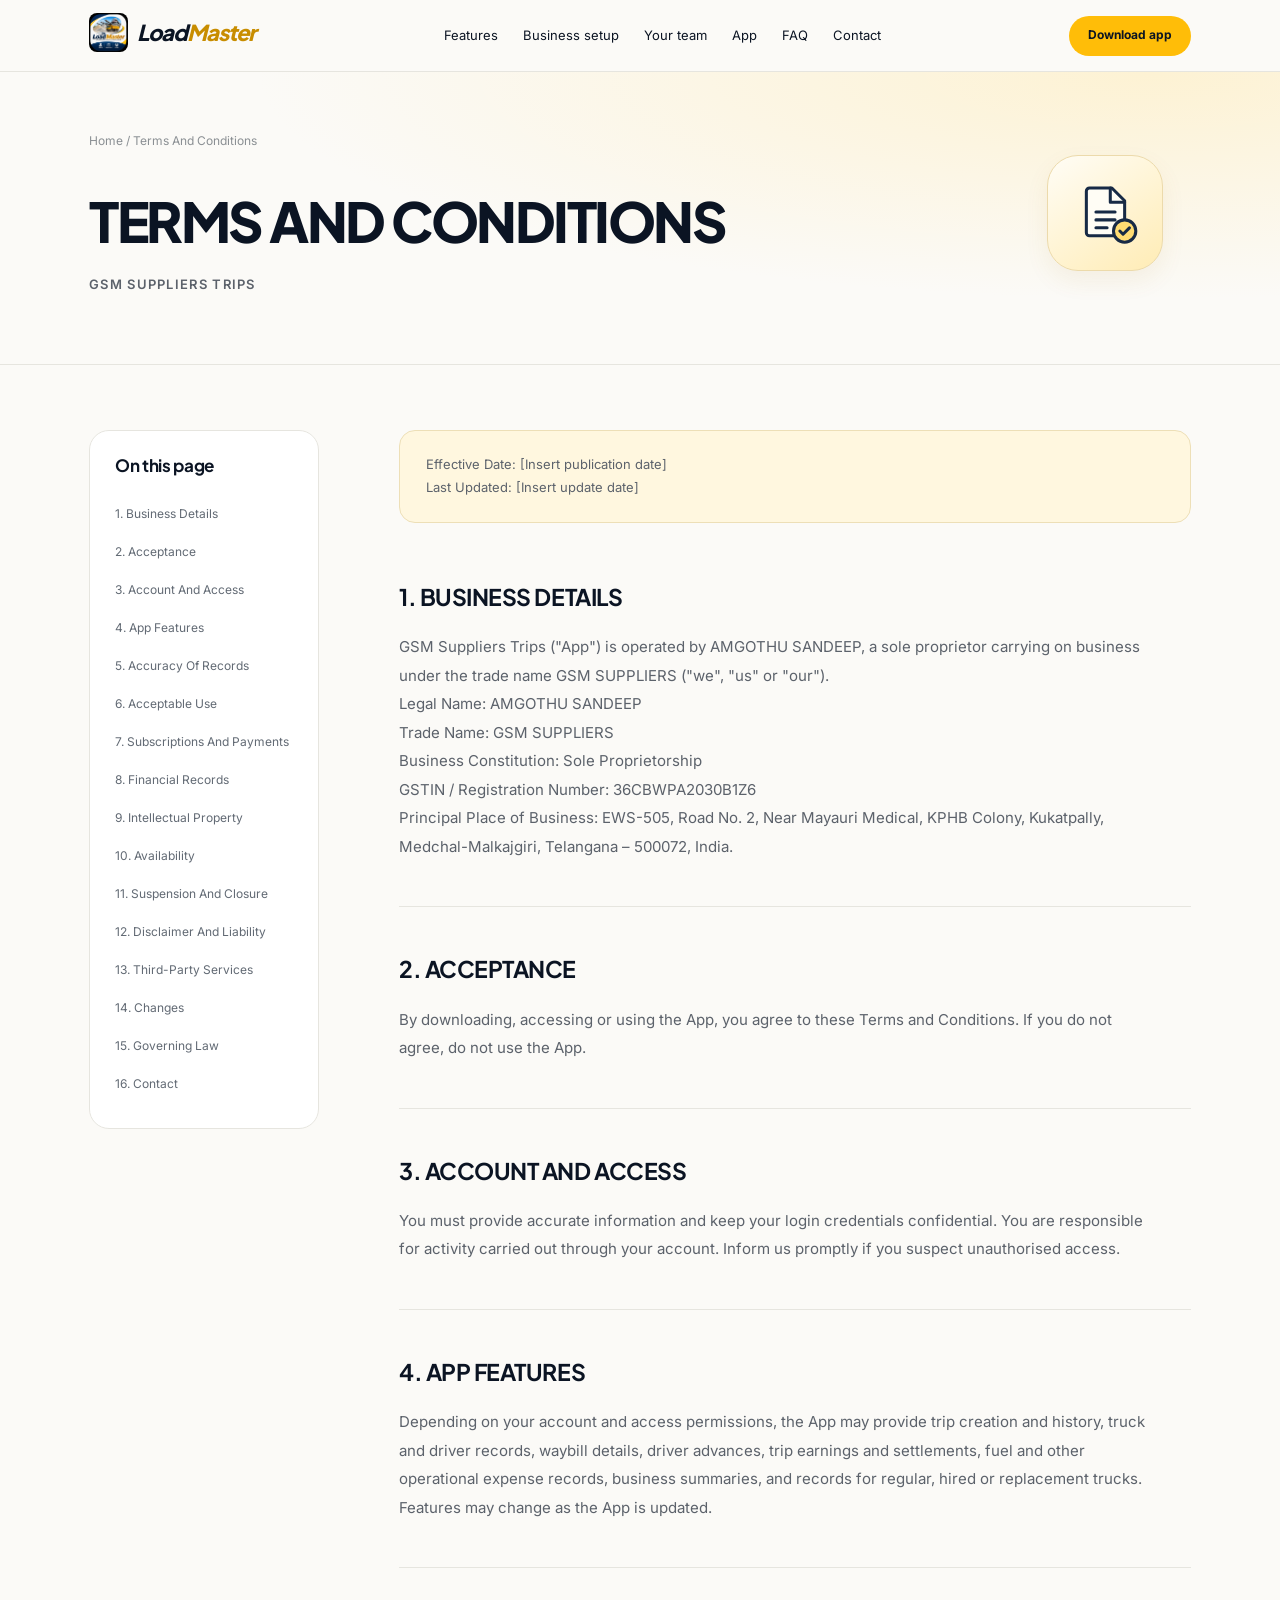
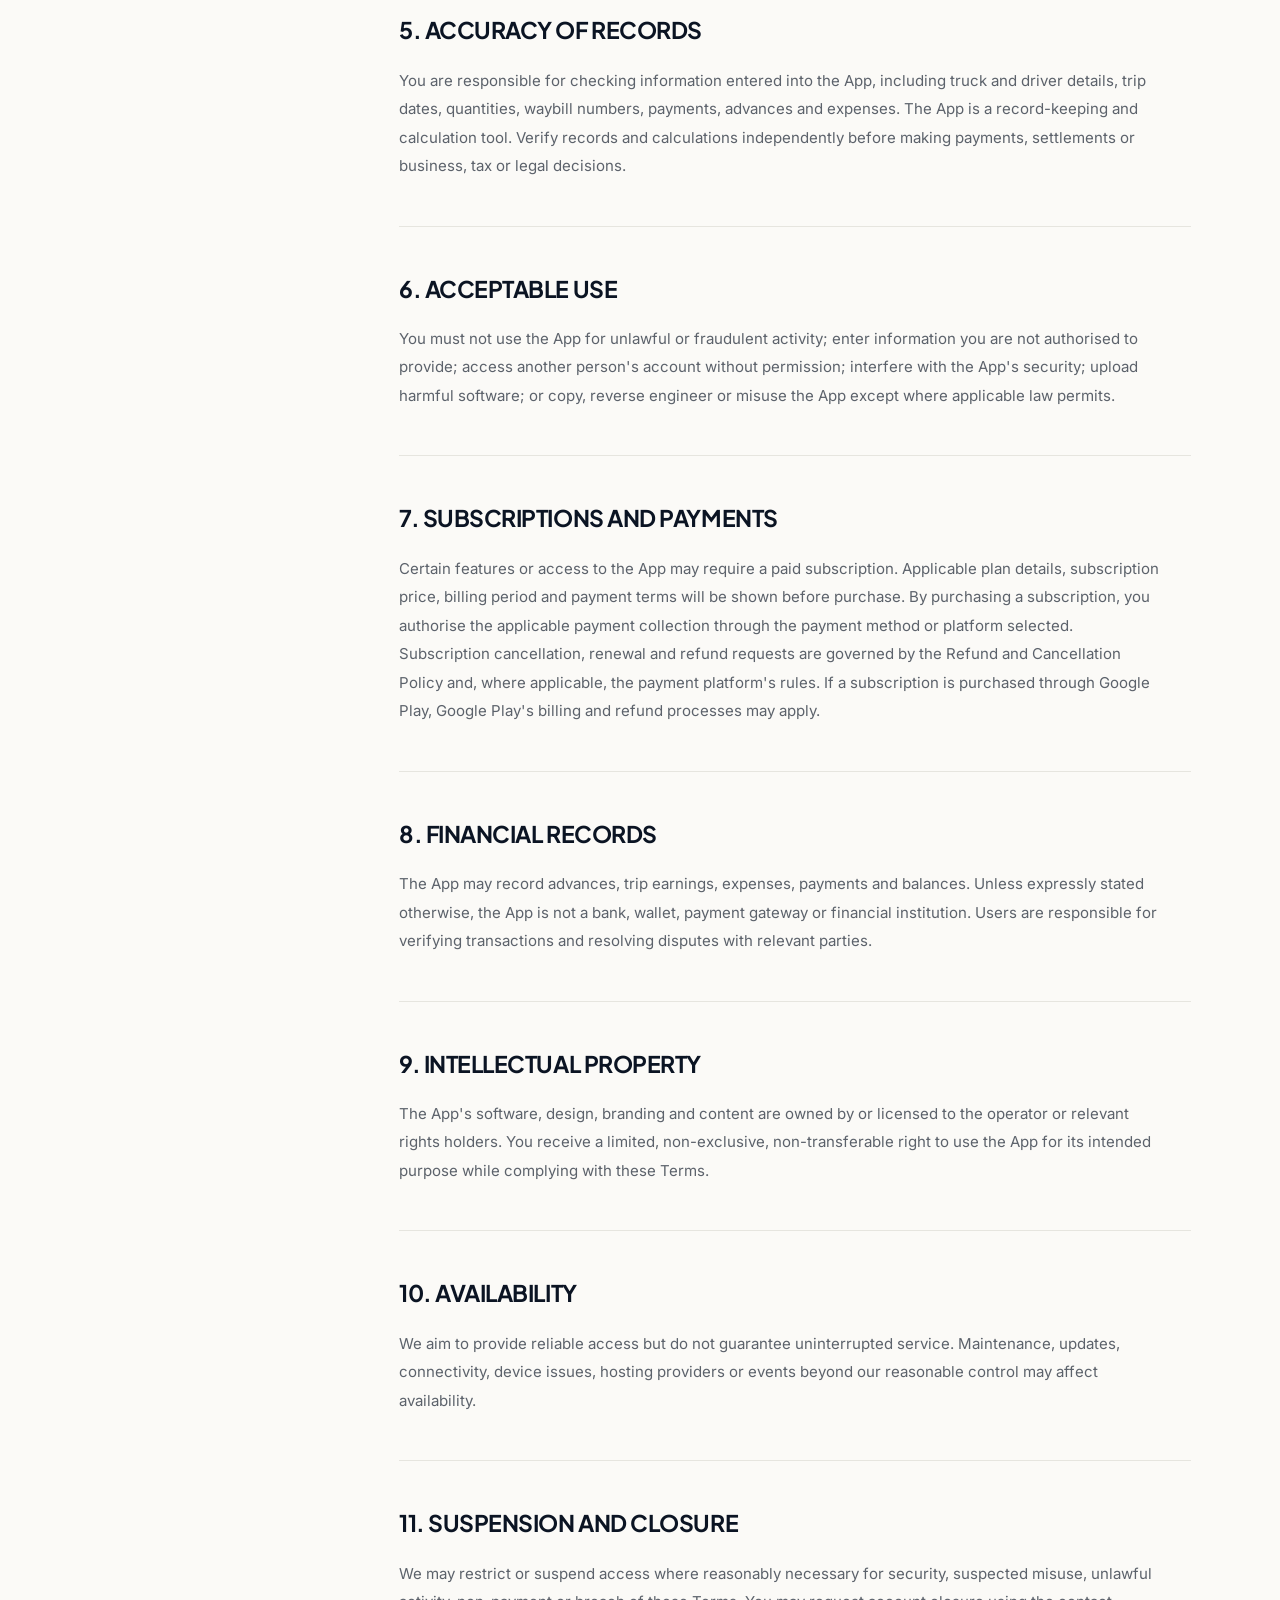
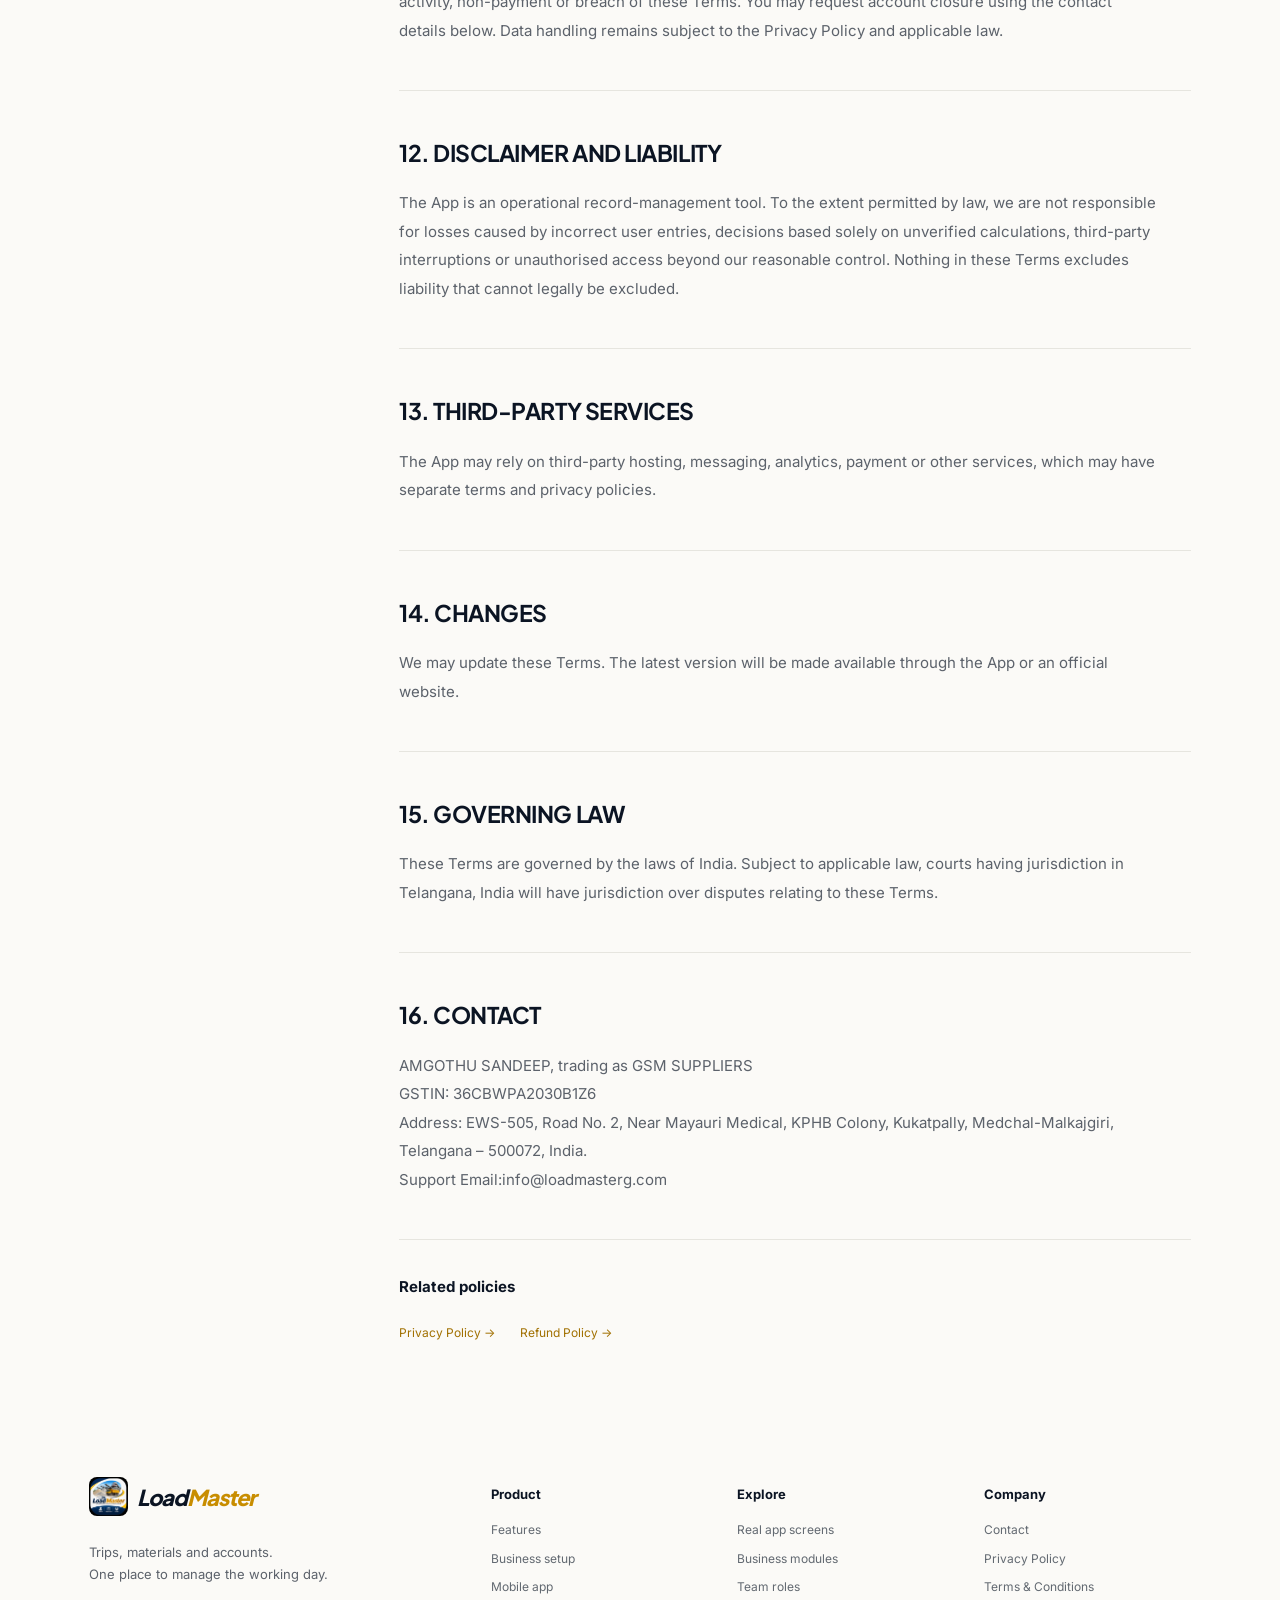
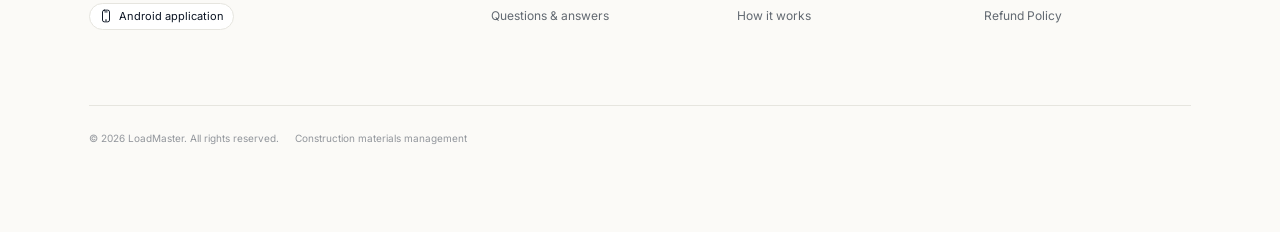
==== terms.html @ f8571e28 "add" ====
<!DOCTYPE html><html lang="en"><head><meta charset="UTF-8"><meta name="viewport" content="width=device-width,initial-scale=1"><meta name="description" content="Terms And Conditions for GSM Suppliers Trips, operated by AMGOTHU SANDEEP, trading as GSM SUPPLIERS."><meta name="theme-color" content="#fbfaf7"><title>Terms And Conditions — LoadMaster</title><link rel="icon" href="assets/loadmaster-logo.webp"><link rel="stylesheet" href="assets/fonts.css"><link rel="stylesheet" href="styles.css"></head><body><a href="#main" class="skip">Skip to content</a><header class="site-header"><div class="container nav"><a class="brand-link" href="Home.html" aria-label="LoadMaster home"><span class="brand"><img src="assets/loadmaster-logo.webp" width="39" height="39" alt=""><span>Load<span>Master</span></span></span></a><nav id="navigation" aria-label="Main navigation"><a href="Home.html#features">Features</a><a href="Home.html#plans">Business setup</a><a href="Home.html#team">Your team</a><a href="Home.html#download">App</a><a href="Home.html#faq">FAQ</a><a href="Home.html#contact">Contact</a></nav><a class="button yellow" href="downloads/LoadMaster.apk" download="LoadMaster.apk">Download app<svg class="icon " viewBox="0 0 24 24" fill="none" stroke="currentColor" stroke-width="1.65" stroke-linecap="round" stroke-linejoin="round" aria-hidden="true"><path d="m6 9 6 6 6-6"/></svg></a><button class="menu-button" aria-label="Open navigation" aria-controls="navigation" aria-expanded="false"><svg class="icon " viewBox="0 0 24 24" fill="none" stroke="currentColor" stroke-width="1.65" stroke-linecap="round" stroke-linejoin="round" aria-hidden="true"><path d="M4 6h16M4 12h16M4 18h16"/></svg></button></div></header><main id="main"><section class="legal-hero"><div class="container"><div class="breadcrumbs"><a href="Home.html">Home</a> / Terms And Conditions</div><h1 data-policy-text>TERMS AND CONDITIONS</h1><p class="policy-brand" data-policy-text>GSM SUPPLIERS TRIPS</p><span class="legal-hero-icon" aria-hidden="true">
    <svg class="icon" viewBox="0 0 42 42" fill="none" stroke="currentColor" stroke-width="1.9" stroke-linecap="round" stroke-linejoin="round">
      <path d="M11 5h14l8 8v22H11a2 2 0 0 1-2-2V7a2 2 0 0 1 2-2Z" fill="#fffdf5"/>
      <path d="M24 5v9h9M15 20h12M15 25h12M15 30h7"/>
      <circle cx="33" cy="32" r="7" fill="#ffdc73"/>
      <path d="m30 32 2 2 4-4"/>
    </svg>
  </span></div></section><div class="container legal-layout"><aside class="legal-nav" aria-label="Policy contents"><h2>On this page</h2><a href="#legal-0">1. Business Details</a><a href="#legal-1">2. Acceptance</a><a href="#legal-2">3. Account And Access</a><a href="#legal-3">4. App Features</a><a href="#legal-4">5. Accuracy Of Records</a><a href="#legal-5">6. Acceptable Use</a><a href="#legal-6">7. Subscriptions And Payments</a><a href="#legal-7">8. Financial Records</a><a href="#legal-8">9. Intellectual Property</a><a href="#legal-9">10. Availability</a><a href="#legal-10">11. Suspension And Closure</a><a href="#legal-11">12. Disclaimer And Liability</a><a href="#legal-12">13. Third-Party Services</a><a href="#legal-13">14. Changes</a><a href="#legal-14">15. Governing Law</a><a href="#legal-15">16. Contact</a></aside><article class="legal-content"><div class="policy-dates"><p data-policy-text>Effective Date: [Insert publication date]</p><p data-policy-text>Last Updated: [Insert update date]</p></div><section id="legal-0"><h2 data-policy-text>1. BUSINESS DETAILS</h2><p data-policy-text>GSM Suppliers Trips (&quot;App&quot;) is operated by AMGOTHU SANDEEP, a sole proprietor carrying on business under the trade name GSM SUPPLIERS (&quot;we&quot;, &quot;us&quot; or &quot;our&quot;).<br>
Legal Name: AMGOTHU SANDEEP<br>
Trade Name: GSM SUPPLIERS<br>
Business Constitution: Sole Proprietorship<br>
GSTIN / Registration Number: 36CBWPA2030B1Z6<br>
Principal Place of Business: EWS-505, Road No. 2, Near Mayauri Medical, KPHB Colony, Kukatpally, Medchal-Malkajgiri, Telangana – 500072, India.</p></section><section id="legal-1"><h2 data-policy-text>2. ACCEPTANCE</h2><p data-policy-text>By downloading, accessing or using the App, you agree to these Terms and Conditions. If you do not agree, do not use the App.</p></section><section id="legal-2"><h2 data-policy-text>3. ACCOUNT AND ACCESS</h2><p data-policy-text>You must provide accurate information and keep your login credentials confidential. You are responsible for activity carried out through your account. Inform us promptly if you suspect unauthorised access.</p></section><section id="legal-3"><h2 data-policy-text>4. APP FEATURES</h2><p data-policy-text>Depending on your account and access permissions, the App may provide trip creation and history, truck and driver records, waybill details, driver advances, trip earnings and settlements, fuel and other operational expense records, business summaries, and records for regular, hired or replacement trucks. Features may change as the App is updated.</p></section><section id="legal-4"><h2 data-policy-text>5. ACCURACY OF RECORDS</h2><p data-policy-text>You are responsible for checking information entered into the App, including truck and driver details, trip dates, quantities, waybill numbers, payments, advances and expenses. The App is a record-keeping and calculation tool. Verify records and calculations independently before making payments, settlements or business, tax or legal decisions.</p></section><section id="legal-5"><h2 data-policy-text>6. ACCEPTABLE USE</h2><p data-policy-text>You must not use the App for unlawful or fraudulent activity; enter information you are not authorised to provide; access another person&#x27;s account without permission; interfere with the App&#x27;s security; upload harmful software; or copy, reverse engineer or misuse the App except where applicable law permits.</p></section><section id="legal-6"><h2 data-policy-text>7. SUBSCRIPTIONS AND PAYMENTS</h2><p data-policy-text>Certain features or access to the App may require a paid subscription. Applicable plan details, subscription price, billing period and payment terms will be shown before purchase. By purchasing a subscription, you authorise the applicable payment collection through the payment method or platform selected. Subscription cancellation, renewal and refund requests are governed by the Refund and Cancellation Policy and, where applicable, the payment platform&#x27;s rules. If a subscription is purchased through Google Play, Google Play&#x27;s billing and refund processes may apply.</p></section><section id="legal-7"><h2 data-policy-text>8. FINANCIAL RECORDS</h2><p data-policy-text>The App may record advances, trip earnings, expenses, payments and balances. Unless expressly stated otherwise, the App is not a bank, wallet, payment gateway or financial institution. Users are responsible for verifying transactions and resolving disputes with relevant parties.</p></section><section id="legal-8"><h2 data-policy-text>9. INTELLECTUAL PROPERTY</h2><p data-policy-text>The App&#x27;s software, design, branding and content are owned by or licensed to the operator or relevant rights holders. You receive a limited, non-exclusive, non-transferable right to use the App for its intended purpose while complying with these Terms.</p></section><section id="legal-9"><h2 data-policy-text>10. AVAILABILITY</h2><p data-policy-text>We aim to provide reliable access but do not guarantee uninterrupted service. Maintenance, updates, connectivity, device issues, hosting providers or events beyond our reasonable control may affect availability.</p></section><section id="legal-10"><h2 data-policy-text>11. SUSPENSION AND CLOSURE</h2><p data-policy-text>We may restrict or suspend access where reasonably necessary for security, suspected misuse, unlawful activity, non-payment or breach of these Terms. You may request account closure using the contact details below. Data handling remains subject to the Privacy Policy and applicable law.</p></section><section id="legal-11"><h2 data-policy-text>12. DISCLAIMER AND LIABILITY</h2><p data-policy-text>The App is an operational record-management tool. To the extent permitted by law, we are not responsible for losses caused by incorrect user entries, decisions based solely on unverified calculations, third-party interruptions or unauthorised access beyond our reasonable control. Nothing in these Terms excludes liability that cannot legally be excluded.</p></section><section id="legal-12"><h2 data-policy-text>13. THIRD-PARTY SERVICES</h2><p data-policy-text>The App may rely on third-party hosting, messaging, analytics, payment or other services, which may have separate terms and privacy policies.</p></section><section id="legal-13"><h2 data-policy-text>14. CHANGES</h2><p data-policy-text>We may update these Terms. The latest version will be made available through the App or an official website.</p></section><section id="legal-14"><h2 data-policy-text>15. GOVERNING LAW</h2><p data-policy-text>These Terms are governed by the laws of India. Subject to applicable law, courts having jurisdiction in Telangana, India will have jurisdiction over disputes relating to these Terms.</p></section><section id="legal-15"><h2 data-policy-text>16. CONTACT</h2><p data-policy-text>AMGOTHU SANDEEP, trading as GSM SUPPLIERS<br>
GSTIN: 36CBWPA2030B1Z6<br>
Address: EWS-505, Road No. 2, Near Mayauri Medical, KPHB Colony, Kukatpally, Medchal-Malkajgiri, Telangana – 500072, India.<br>
Support Email:info@loadmasterg.com</p></section><div class="related"><strong>Related policies</strong><a href="Privacy.html">Privacy Policy →</a><a href="Refund.html">Refund Policy →</a></div></article></div></main><footer class="site-footer"><div class="container"><div class="footer-grid"><div><a class="brand-link" href="Home.html"><span class="brand"><img src="assets/loadmaster-logo.webp" width="39" height="39" alt=""><span>Load<span>Master</span></span></span></a><p>Trips, materials and accounts.<br>One place to manage the working day.</p><span class="mini-pill"><svg class="icon " viewBox="0 0 24 24" fill="none" stroke="currentColor" stroke-width="1.65" stroke-linecap="round" stroke-linejoin="round" aria-hidden="true"><rect x="6" y="2" width="12" height="20" rx="3"/><path d="M10 5h4M11 19h2"/></svg> Android application</span></div><div><h3>Product</h3><a href="Home.html#features">Features</a><a href="Home.html#plans">Business setup</a><a href="Home.html#download">Mobile app</a><a href="Home.html#faq">Questions & answers</a></div><div><h3>Explore</h3><a href="Home.html#app-gallery">Real app screens</a><a href="Home.html#platform">Business modules</a><a href="Home.html#team">Team roles</a><a href="Home.html#how-it-works">How it works</a></div><div><h3>Company</h3><a href="Home.html#contact">Contact</a><a href="Privacy.html">Privacy Policy</a><a href="terms.html">Terms & Conditions</a><a href="Refund.html">Refund Policy</a></div></div><div class="footer-bottom"><span>© 2026 LoadMaster. All rights reserved.</span><span>Construction materials management</span></div></div></footer><script src="app.js"></script></body></html>
---- assets/fonts.css ----
@font-face {
  font-family: 'Inter';
  font-style: normal;
  font-weight: 400;
  font-display: swap;
  src: url(fots/Inter/Inter-Regular.ttf) format('truetype');
}
@font-face {
  font-family: 'Inter';
  font-style: normal;
  font-weight: 500;
  font-display: swap;
  src: url(fots/Inter/Inter-Medium.ttf) format('truetype');
}
@font-face {
  font-family: 'Inter';
  font-style: normal;
  font-weight: 600;
  font-display: swap;
  src: url(fots/Inter/Inter-SemiBold.ttf) format('truetype');
}
@font-face {
  font-family: 'Inter';
  font-style: normal;
  font-weight: 700;
  font-display: swap;
  src: url(fots/Inter/Inter-Bold.ttf) format('truetype');
}
@font-face {
  font-family: 'Plus Jakarta Sans';
  font-style: normal;
  font-weight: 600;
  font-display: swap;
  src: url(fots/PlusJakartaSans/PlusJakartaSans-SemiBold.ttf) format('truetype');
}
@font-face {
  font-family: 'Plus Jakarta Sans';
  font-style: normal;
  font-weight: 700;
  font-display: swap;
  src: url(fots/PlusJakartaSans/PlusJakartaSans-Bold.ttf) format('truetype');
}
@font-face {
  font-family: 'Plus Jakarta Sans';
  font-style: normal;
  font-weight: 800;
  font-display: swap;
  src: url(fots/PlusJakartaSans/PlusJakartaSans-ExtraBold.ttf) format('truetype');
}
---- styles.css ----
:root {
    --paper: #fbfaf7;
    --white: #fff;
    --ink: #0b1423;
    --muted: #5c626b;
    --line: #e6e5df;
    --yellow: #ffbd08;
    --gold: #b67c00;
    --soft: #fff5d9;
    --green: #087a5b;
    --radius: 24px;
    --heading: 'Plus Jakarta Sans', system-ui, sans-serif;
    --body: Inter, system-ui, sans-serif
}

* {
    box-sizing: border-box
}

html {
    scroll-behavior: smooth;
    scroll-padding-top: 95px
}

body {
    margin: 0;
    background: var(--paper);
    color: var(--ink);
    font: 16px/1.55 var(--body)
}

button, input, select, textarea {
    font: inherit
}

button, a {
    -webkit-tap-highlight-color: transparent
}

button {
    cursor: pointer
}

button:disabled {
    cursor: default
}

a {
    color: inherit;
    text-decoration: none
}

img, svg {
    max-width: 100%
}

button {
    color: inherit
}

h1, h2, h3, p {
    margin: 0
}

h1, h2, h3 {
    font-family: var(--heading);
    letter-spacing: -.045em;
    line-height: 1.12
}

h1 {
    font-size: 60px;
    font-weight: 800
}

h2 {
    font-size: 48px;
    font-weight: 700
}

h3 {
    font-size: 22px;
    line-height: 1.3;
    letter-spacing: -.035em
}

p {
    color: var(--muted)
}

em {
    font-style: normal;
    color: #d89600
}

button:focus-visible, a:focus-visible, select:focus-visible, summary:focus-visible {
    outline: 3px solid #2772b7;
    outline-offset: 5px
}

::selection {
    background: #ffe39a;
    color: #0b1423
}

.container {
    width: min(1102px, calc(100% - 32px));
    margin: 0 auto
}

.section {
    padding: 100px 0
}

.section-intro {
    margin-bottom: 48px;
    max-width: 780px
}

.section-intro h2 {
    margin: 20px 0
}

.section-intro p {
    font-size: 18px;
    max-width: 720px
}

.centered {
    margin-left: auto;
    margin-right: auto;
    text-align: center
}

.centered p {
    margin: auto
}

.eyebrow {
    display: inline-flex;
    align-items: center;
    gap: 7px;
    padding: 4px 11px;
    border: 1px solid #ede5d1;
    border-radius: 99px;
    background: #fff5da;
    color: #30333b;
    font-size: 12px;
    font-weight: 600;
    line-height: 1.45;
    letter-spacing: 0
}

.eyebrow i {
    width: 6px;
    height: 6px;
    border-radius: 50%;
    background: var(--yellow)
}

.eyebrow .icon {
    width: 14px;
    height: 14px
}

.eyebrow.solid {
    background: var(--yellow);
    border-color: var(--yellow)
}

.icon {
    width: 22px;
    height: 22px;
    flex-shrink: 0;
    vertical-align: middle
}

.icon-tile {
    display: inline-grid;
    place-items: center;
    width: 46px;
    height: 46px;
    border-radius: 16px;
    background: var(--yellow);
    color: var(--ink)
}

.dark-tile {
    background: var(--ink);
    color: white
}

.button {
    display: inline-flex;
    justify-content: center;
    align-items: center;
    gap: 16px;
    min-height: 49px;
    padding: 13px 24px;
    border: 1px solid transparent;
    border-radius: 100px;
    font-size: 14px;
    font-weight: 650;
    line-height: 1.4;
    transition: transform .2s, box-shadow .2s, background .2s
}

.button .icon {
    width: 18px;
    height: 18px
}

.button:hover {
    transform: translateY(-2px);
    box-shadow: 0 5px 18px #0b142312
}

.dark {
    background: var(--ink);
    color: #fff
}

.yellow {
    background: var(--yellow);
    color: var(--ink)
}

.white {
    background: #fff;
    border-color: var(--line);
    color: var(--ink)
}

.ghost {
    background: #ffffff08;
    border-color: #ffffff26;
    color: #fff
}

.text-link {
    display: inline-flex;
    align-items: center;
    gap: 9px;
    font-size: 13px;
    font-weight: 650
}

.text-link .icon {
    width: 17px;
    height: 17px
}

.text-link:hover {
    color: var(--gold)
}

.mini-pill {
    display: inline-flex;
    align-items: center;
    gap: 6px;
    background: white;
    border: 1px solid var(--line);
    border-radius: 30px;
    padding: 4px 9px;
    font-size: 11px;
    line-height: 1.5
}

.mini-pill .icon {
    width: 14px;
    height: 14px
}

.mini-label {
    font-size: 9px;
    font-weight: 600;
    color: #62666d;
    letter-spacing: .055em;
    border: 1px solid var(--line);
    border-radius: 20px;
    padding: 3px 7px;
    line-height: 1.5;
    white-space: nowrap
}

.subtle, .center-note {
    font-size: 13px;
    color: #767b83
}

.center-note {
    text-align: center;
    margin-top: 36px
}

.green {
    color: var(--green) !important
}

.sr-only {
    position: absolute;
    width: 1px;
    height: 1px;
    overflow: hidden;
    clip: rect(0, 0, 0, 0);
    white-space: nowrap
}

.skip {
    position: fixed;
    left: 20px;
    top: -80px;
    padding: 12px 20px;
    background: var(--ink);
    color: #fff;
    z-index: 100
}

.skip:focus {
    top: 10px
}

/* The reference's compact header and wide, centred first screen. */
.site-header {
    height: 72px;
    background: #fbfaf7ed;
    backdrop-filter: blur(16px);
    border-bottom: 1px solid var(--line);
    position: sticky;
    top: 0;
    z-index: 50
}

.nav {
    display: flex;
    align-items: center;
    height: 100%;
    gap: 24px
}

.brand {
    display: inline-flex;
    align-items: center;
    gap: 9px;
    white-space: nowrap
}

.brand img {
    object-fit: contain;
    border-radius: 8px;
    width: 39px;
    height: 39px
}

.brand > span {
    font-family: var(--heading);
    font-size: 22px;
    font-weight: 800;
    letter-spacing: -1px;
    font-style: italic
}

.brand > span > span {
    color: #c88d00
}

.nav nav {
    display: flex;
    align-items: center;
    gap: 25px;
    margin: auto;
    font-size: 13px
}

.nav nav a {
    padding: 12px 0
}

.nav nav a:hover {
    color: #9e6b00
}

.nav .button {
    font-size: 12px;
    min-height: 40px;
    padding: 10px 18px;
    gap: 9px
}

.nav .button .icon {
    display: none
}

.menu-button {
    display: none;
    background: none;
    border: none;
    padding: 10px
}

.hero {
    position: relative;
    isolation: isolate;
    min-height: 1260px;
    padding: 112px 0 125px;
    overflow: hidden
}

.hero-grid {
    position: absolute;
    inset: 0;
    z-index: -1;
    background: radial-gradient(ellipse 480px 320px at 50% 5%, #ffe6a0a8, transparent), linear-gradient(#eceae454 1px, transparent 1px), linear-gradient(90deg, #eceae454 1px, transparent 1px);
    background-size: auto, 34px 34px, 34px 34px;
    mask-image: linear-gradient(black 78%, transparent)
}

.hero-copy {
    text-align: center;
    margin: auto auto 72px;
    max-width: 960px
}

.hero-copy .eyebrow {
    font-size: 12px;
    background: #ffe9ac80;
    border-color: #ecd38b;
    padding: 5px 12px
}

.hero h1 {
    margin: 28px 0 23px;
    line-height: 1.12
}

.marker {
    position: relative;
    z-index: 0;
    white-space: nowrap
}

.marker:after {
    content: '';
    position: absolute;
    bottom: 4px;
    height: 13px;
    left: 0;
    right: -5px;
    background: #ffc72e;
    z-index: -1;
    transform: rotate(-1deg)
}

.hero-lead {
    font-size: 21px;
    line-height: 1.65;
    color: #3f4750
}

.hero-sub {
    font-size: 15px;
    margin-top: 16px
}

.hero-actions {
    display: flex;
    justify-content: center;
    gap: 16px;
    margin: 32px 0 21px
}

.hero-chips {
    display: flex;
    justify-content: center;
    flex-wrap: wrap;
    gap: 9px;
    font-size: 11px;
    color: #656b71
}

.hero-chips span {
    display: inline-flex;
    gap: 6px;
    align-items: center;
    border: 1px solid #e8e4d8;
    border-radius: 20px;
    padding: 4px 9px;
    background: #fff9
}

.hero-chips .icon {
    width: 14px;
    height: 14px
}

/* Interactive concept: deliberately labelled as illustrative, with no API calls. */
.demo-window {
    border: 1px solid #e0dfd6;
    border-radius: 24px;
    overflow: hidden;
    box-shadow: 0 18px 40px #efbd2526;
    background: #fff;
    text-align: left;
    scroll-margin-top: 95px
}

.window-chrome {
    height: 43px;
    display: flex;
    align-items: center;
    justify-content: center;
    position: relative;
    padding: 0 22px;
    background: #f6f3e9;
    border-bottom: 1px solid #e4e1d7;
    font-size: 10px;
    color: #797b7b
}

.traffic {
    position: absolute;
    left: 18px;
    display: flex;
    gap: 6px
}

.traffic i {
    width: 9px;
    height: 9px;
    border-radius: 50%;
    background: #f07873
}

.traffic i:nth-child(2) {
    background: #f5c55f
}

.traffic i:nth-child(3) {
    background: #73c59a
}

.window-title {
    border: 1px solid #eee9dc;
    padding: 3px 10px;
    background: #fff;
    border-radius: 20px
}

.sample-badge {
    position: absolute;
    right: 18px;
    color: #79662f;
    font-size: 9px
}

.app-layout {
    display: grid;
    grid-template-columns:205px minmax(0, 1fr);
    min-height: 580px
}

.app-sidebar {
    padding: 23px 15px;
    display: flex;
    flex-direction: column;
    align-items: stretch;
    border-right: 1px solid var(--line)
}

.app-sidebar .brand {
    margin: 0 5px 21px;
    gap: 6px
}

.app-sidebar .brand img {
    width: 27px;
    height: 27px
}

.app-sidebar .brand > span {
    font-size: 17px
}

.app-group {
    font-size: 8px;
    letter-spacing: .08em;
    font-weight: 600;
    color: #85868a;
    margin: 12px 10px 8px
}

.app-sidebar button, .app-sidebar > a {
    font-size: 11px;
    display: flex;
    align-items: center;
    gap: 10px;
    padding: 10px 12px;
    border: 0;
    background: none;
    border-radius: 10px;
    text-align: left;
    min-height: 37px
}

.app-sidebar .icon {
    width: 15px;
    height: 15px
}

.app-sidebar .active {
    background: var(--soft);
    font-weight: 650
}

.app-sidebar button:hover, .app-sidebar > a:hover {
    background: #f7f5ee
}

.count {
    margin-left: auto;
    font-size: 9px;
    color: #72757c
}

.new {
    font-size: 8px;
    background: var(--yellow);
    border-radius: 4px;
    padding: 1px 4px;
    margin-left: auto
}

.app-user {
    display: flex;
    align-items: center;
    gap: 9px;
    font-size: 10px;
    margin: auto -15px -23px;
    padding: 15px 21px;
    border-top: 1px solid var(--line)
}

.app-user > span {
    width: 30px;
    height: 30px;
    background: var(--soft);
    border-radius: 50%;
    display: grid;
    place-items: center;
    font-size: 10px;
    font-weight: 650
}

.app-user small {
    display: block;
    color: #80858b;
    font-size: 9px
}

.app-main {
    padding: 24px;
    background: #fafaf9;
    min-width: 0
}

.app-toolbar {
    display: flex;
    align-items: center;
    gap: 10px;
    margin-bottom: 25px
}

.app-toolbar > div:first-child {
    margin-right: auto
}

.app-toolbar h3 {
    font-size: 20px;
    letter-spacing: -.04em;
    margin-top: 4px
}

.app-kicker {
    font-size: 8px;
    letter-spacing: .07em;
    color: #82848b
}

.period-control {
    display: flex;
    border: 1px solid var(--line);
    border-radius: 30px;
    padding: 3px;
    background: #fff
}

.period-control button {
    border: 0;
    background: none;
    font-size: 10px;
    border-radius: 22px;
    padding: 5px 9px
}

.period-control .selected {
    background: var(--ink);
    color: white
}

.vehicle-label select {
    font-size: 10px;
    background: white;
    border: 1px solid var(--line);
    border-radius: 20px;
    padding: 8px;
    max-width: 125px
}

.demo-stats {
    display: grid;
    grid-template-columns:repeat(4, 1fr);
    gap: 11px;
    margin-bottom: 18px
}

.stat-card {
    padding: 18px 14px;
    border: 1px solid var(--line);
    border-radius: 18px;
    background: white;
    min-width: 0
}

.stat-card span {
    font-size: 10px;
    color: #747980;
    display: block
}

.stat-card strong {
    font-family: var(--heading);
    font-size: 23px;
    font-weight: 700;
    letter-spacing: -.05em;
    display: block;
    margin: 7px 0 3px;
    white-space: nowrap
}

.stat-card small {
    font-size: 9px;
    color: #848991
}

.stat-card.profit strong {
    color: var(--green)
}

.demo-mid {
    display: grid;
    grid-template-columns:1.1fr 1fr;
    gap: 15px
}

.demo-card {
    background: white;
    border: 1px solid var(--line);
    border-radius: 18px;
    padding: 20px;
    min-width: 0
}

.demo-card h4 {
    font-size: 12px;
    font-weight: 650;
    letter-spacing: -.02em;
    margin: 0 0 18px;
    display: flex;
    justify-content: space-between;
    align-items: center
}

.demo-card h4 span {
    font-size: 9px;
    color: #898c92;
    font-weight: 400
}

.bar-chart {
    display: flex;
    align-items: flex-end;
    gap: 15px;
    height: 145px;
    padding: 8px 15px 22px;
    border-bottom: 1px solid #e8e8e4
}

.bar-group {
    flex: 1;
    position: relative;
    display: flex;
    align-items: flex-end;
    height: 100%;
    justify-content: center
}

.bar {
    width: 100%;
    max-width: 32px;
    background: var(--yellow);
    border-radius: 5px 5px 1px 1px;
    transition: height .45s
}

.bar-group:nth-child(2) .bar {
    background: #ffd467
}

.bar-group:nth-child(3) .bar {
    background: #ffe39b
}

.bar-group:nth-child(4) .bar {
    background: #e8b856
}

.bar-group > span {
    position: absolute;
    bottom: -19px;
    font-size: 8px;
    color: #929397;
    white-space: nowrap
}

.balance-tiles {
    display: grid;
    grid-template-columns:1fr 1fr;
    gap: 8px
}

.balance-tiles div {
    border-radius: 10px;
    padding: 12px;
    background: #e6f6ed
}

.balance-tiles div + div {
    background: #fff0e6
}

.balance-tiles span {
    font-size: 9px;
    color: #61756b
}

.balance-tiles strong {
    display: block;
    font-size: 21px;
    margin-top: 4px;
    letter-spacing: -.04em;
    color: #087a5b
}

.balance-tiles div + div strong {
    color: #b27733
}

.ledger-row {
    display: flex;
    justify-content: space-between;
    padding: 12px 0 0;
    font-size: 10px;
    color: #6b7377
}

.ledger-row b {
    color: #303b42
}

.demo-mini-trips {
    margin-top: 15px;
    padding: 16px 20px;
    display: flex;
    align-items: center;
    justify-content: space-between;
    gap: 12px
}

.demo-mini-trips > div {
    display: flex;
    align-items: center;
    gap: 10px;
    font-size: 10px
}

.demo-mini-trips .icon {
    width: 17px;
    height: 17px;
    color: #727b82
}

.demo-mini-trips b {
    display: block
}

.demo-mini-trips small {
    display: block;
    font-size: 9px;
    color: #8c9297
}

.status {
    font-size: 8px;
    border-radius: 20px;
    padding: 4px 7px;
    white-space: nowrap
}

.completed {
    background: #e2f3e8;
    color: #19734f
}

.loading {
    background: #fff1c6;
    color: #9d7000
}

.pending {
    background: #edf0f5;
    color: #697584
}

.demo-caption {
    padding: 10px 15px;
    background: #f6f3e9;
    border-top: 1px solid var(--line);
    font-size: 10px;
    text-align: center;
    color: #717474;
    display: flex;
    justify-content: center;
    align-items: center;
    gap: 8px
}

.demo-caption .icon {
    width: 12px;
    height: 12px
}

.demo-table-wrap {
    overflow: auto;
    min-height: 380px
}

.demo-table {
    width: 100%;
    border-collapse: collapse;
    font-size: 11px;
    background: #fff;
    border-radius: 15px;
    overflow: hidden;
    white-space: nowrap
}

.demo-table th {
    text-align: left;
    font-size: 9px;
    letter-spacing: .05em;
    color: #92979e;
    background: #f1f2f0;
    font-weight: 500;
    padding: 14px 12px
}

.demo-table td {
    padding: 18px 12px;
    border-bottom: 1px solid #eeefec
}

.demo-table td small {
    display: block;
    color: #8c9195;
    font-size: 9px;
    margin-top: 3px
}

.demo-table .status {
    font-size: 9px
}

.demo-panel-note {
    font-size: 10px;
    color: #8b8f94;
    margin: 16px 0
}

.report-cards {
    display: grid;
    grid-template-columns:1fr 1fr;
    gap: 16px
}

.report-card {
    padding: 24px;
    background: #fff;
    border: 1px solid var(--line);
    border-radius: 18px
}

.report-card h4 {
    font-size: 14px;
    margin: 18px 0 10px
}

.report-card p {
    font-size: 11px;
    line-height: 1.7;
    margin-bottom: 18px
}

.report-card .button {
    font-size: 10px;
    padding: 8px 13px;
    min-height: 34px
}

.report-card .icon-tile {
    width: 35px;
    height: 35px;
    border-radius: 12px
}

.features {
    min-height: 820px
}

.feature-grid {
    display: grid;
    grid-template-columns:repeat(3, 1fr);
    gap: 18px
}

.feature-card {
    background: white;
    border: 1px solid var(--line);
    border-radius: 24px;
    padding: 26px 25px 28px;
    min-height: 225px;
    transition: border-color .25s, transform .25s
}

.feature-card:hover {
    border-color: #e9c55e;
    transform: translateY(-4px)
}

.card-top {
    display: flex;
    align-items: flex-start;
    justify-content: space-between;
    margin-bottom: 24px;
    gap: 10px
}

.feature-card h3 {
    font-size: 18px;
    line-height: 1.4;
    margin-bottom: 9px;
    letter-spacing: -.035em
}

.feature-card p {
    font-size: 14px;
    line-height: 1.65
}

.platform {
    min-height: 1050px
}

.split-intro {
    display: grid;
    grid-template-columns:1.35fr 1fr;
    align-items: end;
    gap: 100px;
    margin-bottom: 56px
}

.split-intro h2 {
    margin-top: 20px
}

.split-intro > p {
    max-width: 440px;
    font-size: 16px;
    padding-bottom: 4px
}

.module-grid {
    display: grid;
    grid-template-columns:repeat(3, 1fr);
    background: white;
    border: 1px solid var(--line);
    border-radius: 26px;
    overflow: hidden
}

.module-card {
    padding: 30px 29px 35px;
    min-height: 315px;
    border-right: 1px solid var(--line);
    border-bottom: 1px solid var(--line)
}

.module-card:nth-child(3n) {
    border-right: 0
}

.module-card:nth-last-child(-n+3) {
    border-bottom: 0
}

.module-top {
    display: flex;
    justify-content: space-between;
    align-items: flex-start;
    margin-bottom: 28px
}

.module-top > span:first-child {
    font-size: 13px;
    color: #be8b00;
    font-weight: 600
}

.module-label {
    font-size: 10px;
    font-weight: 500;
    letter-spacing: .065em;
    color: #82868a
}

.module-card h3 {
    font-size: 23px;
    margin: 8px 0 12px
}

.module-card p {
    font-size: 14px;
    line-height: 1.65;
    min-height: 95px
}

.tags {
    display: flex;
    gap: 6px;
    flex-wrap: wrap;
    margin-top: 18px
}

.tags span {
    font-size: 8px;
    padding: 4px 8px;
    background: #fff6de;
    border-radius: 20px;
    color: #514e45
}

.plans {
    min-height: 995px
}

.plans .section-intro {
    margin-bottom: 55px
}

.plan-layout {
    display: grid;
    grid-template-columns:1.5fr 1fr;
    gap: 24px;
    max-width: 1050px;
    margin: auto
}

.main-plan {
    padding: 38px;
    border: 2px solid #efbd3e;
    border-radius: 28px;
    background: radial-gradient(ellipse at 100% 0, #ffecae88, transparent 40%), #fff;
    box-shadow: 0 20px 32px #ecc53620
}

.main-plan h3 {
    font-size: 33px;
    margin: 23px 0 13px;
    letter-spacing: -.04em
}

.main-plan > p {
    font-size: 14px;
    max-width: 450px
}

.plan-value {
    font: 700 26px/1.25 var(--heading);
    letter-spacing: -.03em;
    margin: 28px 0 18px
}

.plan-value span {
    display: block;
    font: 11px/1.6 var(--body);
    color: #85888b;
    letter-spacing: 0;
    margin-top: 7px
}

.plan-note {
    display: flex;
    align-items: center;
    gap: 8px;
    padding: 9px 12px;
    background: var(--soft);
    border-radius: 10px;
    font-size: 11px;
    line-height: 1.5
}

.plan-note .icon {
    width: 15px;
    height: 15px
}

.check-grid {
    padding: 0;
    list-style: none;
    display: grid;
    grid-template-columns:1fr 1fr;
    gap: 18px 20px;
    margin: 25px 0 31px
}

.check-grid li {
    display: flex;
    align-items: flex-start;
    gap: 9px;
    font-size: 12px
}

.check-grid .icon {
    background: var(--yellow);
    border-radius: 50%;
    padding: 3px;
    width: 17px;
    height: 17px;
    stroke-width: 2.5
}

.plan-actions {
    display: flex;
    gap: 12px
}

.plan-actions .button {
    font-size: 11px;
    padding: 13px 18px;
    gap: 9px
}

.plan-actions .button:first-child {
    flex: 1
}

.plan-aside {
    display: flex;
    flex-direction: column;
    gap: 24px
}

.dark-card {
    background: var(--ink);
    color: white;
    border-radius: 26px;
    padding: 32px
}

.dark-card h3 {
    font-size: 26px;
    margin: 15px 0
}

.dark-card .module-label {
    color: #939aa6
}

.dark-card p {
    color: #b2b7bf;
    font-size: 14px;
    margin-bottom: 25px
}

.dark-card .button {
    font-size: 12px;
    min-height: 42px;
    padding: 10px 19px
}

.compare-card {
    background: white;
    border: 1px solid var(--line);
    border-radius: 26px;
    padding: 28px
}

.compare-card > .module-label {
    display: block;
    margin-bottom: 20px
}

.compare-card > div {
    display: flex;
    align-items: center;
    gap: 10px;
    font-size: 12px;
    padding: 12px 0;
    border-bottom: 1px solid #eeede7
}

.compare-card > div:last-child {
    border-bottom: 0
}

.compare-card > div > span {
    margin-left: auto;
    font-size: 10px;
    color: #a77913
}

.compare-card .icon {
    width: 16px;
    height: 16px;
    color: #9a8c69
}

.plan-footnote {
    text-align: center;
    font-size: 12px;
    margin-top: 34px;
    color: #8a7851
}

.team {
    min-height: 960px
}

.role-grid {
    display: grid;
    grid-template-columns:repeat(3, 1fr);
    gap: 24px
}

.role-card {
    border: 1px solid var(--line);
    border-radius: 24px;
    overflow: hidden;
    background: #fff;
    box-shadow: 0 7px 20px #0b142307
}

.role-description {
    padding: 22px 26px 26px;
    min-height: 205px
}

.quote-mark {
    font-family: Georgia, serif;
    color: #c28a00;
    font-size: 38px;
    line-height: .8;
    display: block;
    margin-bottom: 6px
}

.role-description p {
    font-size: 14px;
    line-height: 1.7;
    margin-bottom: 20px
}

.role-description .text-link {
    font-size: 11px
}

.operations {
    min-height: 1150px;
    background: radial-gradient(ellipse at 100% 10%, #fff0c344, transparent 36%), radial-gradient(ellipse at 0 95%, #fff1c644, transparent 30%)
}

.operations-board {
    display: grid;
    grid-template-columns:1.85fr 1fr;
    border: 1px solid var(--line);
    border-radius: 28px;
    overflow: hidden;
    background: white;
    box-shadow: 0 7px 20px #101a2108;
    min-height: 650px
}

.map-panel {
    display: flex;
    flex-direction: column;
    min-width: 0
}

.board-label {
    padding: 30px 26px 20px;
    display: flex;
    justify-content: space-between;
    align-items: center;
    font-size: 10px;
    font-weight: 600;
    gap: 10px
}

.board-label .mini-pill {
    font-size: 9px;
    background: var(--soft);
    border: 0;
    color: #846b24;
    white-space: nowrap
}

.route-map {
    width: 100%;
    flex: 1;
    min-height: 450px
}

.route-tabs {
    display: flex;
    gap: 8px;
    justify-content: center;
    padding: 20px 15px 28px
}

.route-tabs button {
    font-size: 10px;
    border: 1px solid var(--line);
    padding: 8px 12px;
    background: white;
    border-radius: 30px;
    white-space: nowrap
}

.route-tabs button.selected {
    background: var(--yellow);
    border-color: var(--yellow);
    font-weight: 600
}

.route-dash {
    animation: dash 25s linear infinite
}

@keyframes dash {
    to {
        stroke-dashoffset: -360
    }
}

.journey-side {
    background: #f6f3e9;
    border-left: 1px solid var(--line);
    padding: 26px
}

.journey-kpis {
    display: grid;
    grid-template-columns:1fr 1fr;
    gap: 12px
}

.journey-kpis > div {
    background: white;
    border: 1px solid var(--line);
    padding: 17px 13px;
    border-radius: 16px
}

.journey-kpis small {
    font-size: 10px;
    color: #888d91
}

.journey-kpis strong {
    font-family: var(--heading);
    display: block;
    font-size: 22px;
    letter-spacing: -.04em;
    margin: 5px 0
}

.journey-kpis span {
    font-size: 8px;
    color: #969a9f;
    display: block
}

.journey-label {
    font-size: 9px;
    letter-spacing: .08em;
    color: #898c8d;
    margin: 30px 0 17px
}

.stage-content h3 {
    font-size: 22px;
    line-height: 1.3;
    margin: 12px 0
}

.stage-content p {
    font-size: 12px;
    line-height: 1.7;
    min-height: 62px
}

.stage-number {
    display: inline-grid;
    place-items: center;
    width: 33px;
    height: 33px;
    border-radius: 50%;
    font-size: 12px;
    background: var(--yellow)
}

.journey-list {
    margin: 26px 0 22px
}

.journey-list > div {
    font-size: 10px;
    display: flex;
    align-items: center;
    gap: 7px;
    border-bottom: 1px solid #e6e1d5;
    padding: 12px 0;
    color: #717675
}

.journey-list .icon {
    width: 15px;
    height: 15px;
    color: #b1913f
}

.journey-list b {
    margin-left: auto;
    color: #48514d;
    font-weight: 500
}

.journey-note {
    font-size: 11px;
    display: flex;
    align-items: flex-start;
    gap: 10px;
    color: #88806b;
    border: 1px solid #e9dfc7;
    border-radius: 12px;
    padding: 13px
}

.journey-note .icon {
    width: 18px;
    height: 18px
}

.download {
    min-height: 650px;
    padding-top: 45px;
    padding-bottom: 65px;
    overflow: hidden
}

.download-grid {
    display: grid;
    grid-template-columns:1.15fr 1fr;
    align-items: center;
    gap: 80px
}

.download h2 {
    margin: 20px 0
}

.download p {
    font-size: 17px;
    max-width: 530px
}

.download-actions {
    display: flex;
    gap: 12px;
    align-items: center;
    margin: 28px 0 20px
}

.download-actions .button:first-child {
    border-radius: 17px;
    text-align: left;
    min-width: 165px;
    gap: 13px
}

.download-actions .button small {
    font-size: 8px;
    font-weight: 400;
    display: block;
    line-height: 1.4;
    letter-spacing: .06em
}

.download-actions .button span {
    font-size: 17px;
    line-height: 1.25
}

.download .subtle {
    font-size: 12px
}

.phone-scene {
    position: relative;
    display: flex;
    justify-content: center;
    padding: 28px 0 38px;
    isolation: isolate
}

.phone-halo {
    position: absolute;
    inset: 35px -40px;
    background: radial-gradient(ellipse, #ffeab0b0, transparent 68%);
    z-index: -1
}

.phone-shell {
    width: 252px;
    background: #101721;
    padding: 8px;
    border-radius: 40px;
    box-shadow: 0 30px 55px #0b142329, 0 0 0 2px #b8b6ac;
    transform: rotate(5deg);
    position: relative
}

.phone-screen {
    border-radius: 33px;
    overflow: hidden;
    background: #f8f9f8;
    padding: 10px 13px 0;
    min-height: 480px
}

.phone-camera {
    position: absolute;
    top: 12px;
    left: 50%;
    transform: translateX(-50%);
    height: 15px;
    width: 64px;
    border-radius: 20px;
    background: #101721;
    z-index: 2
}

.phone-status {
    display: flex;
    justify-content: space-between;
    font-size: 8px;
    padding: 1px 6px 18px;
    color: #333;
    font-weight: 600
}

.phone-top {
    display: flex;
    justify-content: space-between;
    align-items: center
}

.phone-top .brand img {
    width: 22px;
    height: 22px
}

.phone-top .brand > span {
    font-size: 16px
}

.phone-top .brand {
    gap: 5px
}

.phone-top > .icon {
    width: 16px;
    height: 16px
}

.phone-greeting {
    font-size: 13px;
    line-height: 1.4;
    margin: 21px 0 16px;
    color: #767d84
}

.phone-greeting strong {
    font: 700 21px/1.4 var(--heading);
    letter-spacing: -.03em;
    color: var(--ink)
}

.phone-stats {
    display: grid;
    grid-template-columns:1fr 1fr;
    gap: 8px
}

.phone-stats > div {
    background: #fff;
    border: 1px solid var(--line);
    border-radius: 12px;
    padding: 12px 10px
}

.phone-stats small {
    font-size: 8px;
    color: #8b9094;
    display: block
}

.phone-stats strong {
    font: 700 20px/1.4 var(--heading);
    letter-spacing: -.05em;
    display: block;
    margin: 5px 0
}

.phone-stats span {
    font-size: 7px;
    display: block;
    color: #95999d
}

.phone-section {
    display: flex;
    justify-content: space-between;
    margin: 21px 0 12px;
    font-size: 10px;
    font-weight: 600
}

.phone-section span {
    font-size: 7px;
    color: #a47a18;
    font-weight: 400
}

.phone-trip {
    display: flex;
    align-items: center;
    gap: 7px;
    padding: 12px 0;
    border-bottom: 1px solid var(--line)
}

.phone-trip > .icon {
    width: 17px;
    height: 17px;
    color: #7b858d
}

.phone-trip b {
    font-size: 9px;
    display: block
}

.phone-trip small {
    font-size: 7px;
    display: block;
    color: #9a9da1;
    margin-top: 3px
}

.phone-trip .status {
    margin-left: auto;
    font-size: 6px;
    padding: 3px 4px
}

.phone-balance {
    background: #fff5d9;
    padding: 13px;
    border-radius: 12px;
    margin-top: 14px
}

.phone-balance span {
    font-size: 8px;
    color: #8a805e;
    display: block
}

.phone-balance strong {
    font-size: 21px;
    letter-spacing: -.04em;
    display: block;
    line-height: 1.6
}

.phone-balance small {
    font-size: 7px;
    color: #a88b34;
    display: block
}

.phone-nav {
    display: flex;
    justify-content: space-around;
    border-top: 1px solid var(--line);
    margin: 17px -13px 0;
    padding: 13px 0;
    background: #fff
}

.phone-nav .icon {
    width: 16px;
    height: 16px;
    color: #888f94
}

.phone-nav .icon:first-child {
    color: #c68d00
}

.phone-caption {
    position: absolute;
    bottom: 4px;
    font-size: 10px;
    color: #8b8d8a
}

.documents {
    min-height: 740px;
    padding: 65px 0 95px
}

.dark-feature {
    border-radius: 30px;
    padding: 64px 58px;
    display: grid;
    grid-template-columns:1.05fr 1.3fr;
    gap: 60px;
    background: radial-gradient(ellipse at 100% 5%, #7f631744, transparent 40%), linear-gradient(150deg, #0d1727, #060c17);
    color: white;
    min-height: 550px
}

.dark-feature .eyebrow {
    background: #372e12;
    border-color: #5c491b;
    color: #f1c952
}

.dark-feature h2 {
    font-size: 43px;
    line-height: 1.1;
    margin: 22px 0
}

.dark-feature h2 em, .cta-panel em {
    color: #ffc01d
}

.dark-feature p {
    font-size: 14px;
    line-height: 1.7;
    color: #a3a9b3;
    margin-bottom: 26px;
    max-width: 360px
}

.dark-feature .button {
    font-size: 12px
}

.document-grid {
    display: grid;
    grid-template-columns:1fr 1fr;
    gap: 18px;
    align-self: center
}

.document-grid article {
    padding: 24px;
    background: #ffffff06;
    border: 1px solid #ffffff13;
    border-radius: 21px;
    min-height: 210px
}

.document-grid .icon-tile {
    width: 40px;
    height: 40px;
    border-radius: 13px
}

.document-grid .icon-tile .icon {
    width: 21px;
    height: 21px
}

.document-grid h3 {
    font-size: 17px;
    letter-spacing: -.025em;
    margin: 22px 0 10px
}

.document-grid p {
    font-size: 12px;
    line-height: 1.7;
    margin: 0
}

.how {
    min-height: 570px;
    padding-top: 70px
}

.steps-grid {
    display: grid;
    grid-template-columns:repeat(4, 1fr);
    background: white;
    border: 1px solid var(--line);
    border-radius: 24px;
    overflow: hidden
}

.steps-grid article {
    padding: 30px 26px;
    border-right: 1px solid var(--line);
    min-height: 238px
}

.steps-grid article:last-child {
    border: 0
}

.steps-grid article > span {
    font: 700 45px/1 var(--heading);
    color: #e7aa16;
    display: block;
    margin-bottom: 25px;
    letter-spacing: -.05em
}

.steps-grid h3 {
    font-size: 17px;
    margin-bottom: 10px
}

.steps-grid p {
    font-size: 12px;
    line-height: 1.7
}

.cta {
    padding: 65px 0 85px;
    min-height: 450px
}

.cta-panel {
    display: grid;
    grid-template-columns:1.5fr 1fr;
    align-items: center;
    gap: 70px;
    background: radial-gradient(ellipse at 100% 0, #9e7b1c55, transparent 40%), radial-gradient(ellipse at 0 100%, #795c1544, transparent 40%), #0b1423;
    color: white;
    border-radius: 27px;
    padding: 58px;
    min-height: 300px
}

.cta-panel h2 {
    font-size: 43px
}

.cta-panel p {
    font-size: 14px;
    color: #b6bcc5;
    max-width: 560px;
    margin-top: 20px
}

.cta-panel > div + div {
    display: flex;
    flex-direction: column;
    gap: 12px
}

.cta-panel .button {
    font-size: 12px
}

.contact {
    min-height: 650px;
    padding-top: 70px;
    padding-bottom: 95px
}

.contact-layout {
    display: grid;
    grid-template-columns:1fr 1.1fr;
    gap: 100px
}

.contact h2 {
    margin: 20px 0
}

.contact-layout > div > p {
    font-size: 16px;
    max-width: 410px
}

.contact-note {
    display: flex;
    align-items: flex-start;
    gap: 17px;
    background: white;
    border: 1px solid var(--line);
    border-radius: 18px;
    padding: 22px;
    margin: 32px 0 22px;
    max-width: 410px
}

.contact-note > .icon {
    padding: 8px;
    box-sizing: content-box;
    background: var(--yellow);
    border-radius: 12px;
    width: 19px;
    height: 19px
}

.contact-note strong {
    font-size: 13px
}

.contact-note p {
    font-size: 12px;
    line-height: 1.7;
    margin-top: 5px
}

.legal-shortcuts {
    display: flex;
    gap: 22px;
    font-size: 12px;
    color: #9b731b
}

.legal-shortcuts .icon {
    width: 13px;
    height: 13px;
    margin-left: 3px
}

.faq-list {
    padding-top: 12px;
    scroll-margin-top: 100px
}

.faq-list details {
    border-bottom: 1px solid #deddd5
}

.faq-list summary {
    padding: 22px 0;
    font-size: 14px;
    font-weight: 600;
    display: flex;
    justify-content: space-between;
    align-items: center;
    gap: 25px;
    cursor: pointer;
    list-style: none
}

.faq-list summary::-webkit-details-marker {
    display: none
}

.faq-list summary > span {
    font-size: 24px;
    color: #a77b19;
    font-weight: 400;
    transition: transform .2s
}

.faq-list details[open] summary > span {
    transform: rotate(45deg)
}

.faq-list details p {
    font-size: 13px;
    line-height: 1.8;
    padding: 0 30px 23px 0
}

.site-footer {
    padding: 45px 0 26px;
    min-height: 400px
}

.footer-grid {
    display: grid;
    grid-template-columns:1.6fr .85fr .85fr 1fr;
    gap: 70px;
    padding-bottom: 70px
}

.footer-grid > .brand {
    margin-bottom: 18px
}

.footer-grid p {
    font-size: 13px;
    line-height: 1.7;
    margin: 18px 0
}

.footer-grid h3 {
    font-family: var(--body);
    font-size: 13px;
    letter-spacing: 0;
    margin: 9px 0 18px
}

.footer-grid > div > a:not(.brand-link) {
    display: block;
    font-size: 12px;
    color: #626971;
    margin: 10px 0
}

.footer-grid a:hover {
    color: #a77700
}

.footer-bottom {
    padding: 25px 0 8px;
    border-top: 1px solid var(--line);
    display: flex;
    align-items: center;
    justify-content: flex-start;
    flex-wrap: wrap;
    gap: 8px 16px;
    font-size: 10px;
    color: #92969c
}

.powered-by {
    display: inline-flex;
    align-items: center;
    gap: 6px;
    color: var(--ink, #20252b);
    font-size: 10px;
    white-space: nowrap
}

.powered-by img {
    display: block;
    width: 48px;
    height: auto;
    object-fit: contain
}

/* Legal documents share navigation, typography and reading rhythm. */
.legal-hero {
    padding: 60px 0 70px;
    background: radial-gradient(ellipse at 90% 0, #ffeab080, transparent 55%);
    border-bottom: 1px solid var(--line)
}

.legal-hero > .container {
    position: relative
}

.breadcrumbs {
    font-size: 12px;
    color: #8a8f93;
    margin-bottom: 38px
}

.breadcrumbs a:hover {
    color: var(--gold)
}

.legal-hero h1 {
    font-size: 56px;
    margin: 20px 0
}

.legal-hero p {
    font-size: 19px;
    max-width: 70%
}

.legal-hero-icon {
    position: absolute;
    right: 50px;
    top: 65px;
    color: #d69d16;
    transform: rotate(-8deg)
}

.legal-hero-icon .icon {
    width: 110px;
    height: 110px;
    stroke-width: 1
}

.legal-layout {
    display: grid;
    grid-template-columns:230px 1fr;
    gap: 80px;
    padding-top: 65px;
    padding-bottom: 90px
}

.legal-nav {
    position: sticky;
    top: 105px;
    align-self: start;
    border: 1px solid var(--line);
    background: white;
    border-radius: 20px;
    padding: 25px
}

.legal-nav h2 {
    font-size: 17px;
    letter-spacing: -.02em;
    margin-bottom: 20px
}

.legal-nav a {
    display: block;
    font-size: 12px;
    color: #626a74;
    line-height: 1.5;
    padding: 10px 0
}

.legal-nav a:hover {
    color: var(--gold)
}

.draft-notice {
    padding: 23px 26px;
    background: #fff4d4;
    border: 1px solid #eee0b5;
    border-radius: 16px
}

.draft-notice strong {
    font-size: 14px
}

.draft-notice p {
    font-size: 13px;
    line-height: 1.7;
    margin-top: 9px;
    color: #7d7154
}

.legal-content > section {
    padding: 45px 0;
    border-bottom: 1px solid var(--line)
}

.legal-number {
    font: 600 16px var(--heading);
    color: #b68106;
    display: block;
    margin-bottom: 13px
}

.legal-content h2 {
    font-size: 29px;
    margin-bottom: 20px;
    letter-spacing: -.035em
}

.legal-content section p {
    font-size: 15px;
    line-height: 1.9;
    max-width: 760px
}

.related {
    padding-top: 35px;
    display: flex;
    gap: 25px;
    flex-wrap: wrap;
    font-size: 12px
}

.related strong {
    width: 100%;
    font-size: 15px
}

.related a {
    color: #a17000
}

/* Dialogs and motion. */
dialog {
    border: 1px solid var(--line);
    border-radius: 25px;
    padding: 40px;
    width: min(580px, calc(100% - 32px));
    max-height: 85vh;
    color: var(--ink);
    box-shadow: 0 30px 100px #0004
}

dialog::backdrop {
    background: #0b1423a3;
    backdrop-filter: blur(5px)
}

.dialog-close {
    position: absolute;
    right: 16px;
    top: 16px;
    width: 34px;
    height: 34px;
    display: grid;
    place-items: center;
    border: 1px solid var(--line);
    background: white;
    border-radius: 50%
}

.dialog-close .icon {
    width: 17px;
    height: 17px
}

dialog h2 {
    font-size: 30px;
    margin: 24px 0 18px
}

dialog p {
    font-size: 14px;
    line-height: 1.8;
    margin: 10px 0 20px
}

dialog .button {
    font-size: 12px
}

.invoice-head {
    display: flex;
    justify-content: space-between;
    gap: 25px;
    align-items: center;
    margin: 23px 0
}

.invoice-head .brand > span {
    font-size: 18px
}

.invoice-head small {
    font-size: 10px;
    color: #82888d
}

.invoice-table {
    width: 100%;
    font-size: 12px;
    border-collapse: collapse;
    margin-top: 25px
}

.invoice-table th, .invoice-table td {
    padding: 12px 8px;
    border-bottom: 1px solid var(--line);
    text-align: left
}

.invoice-table th {
    font-size: 10px;
    color: #888
}

.invoice-total {
    text-align: right;
    font: 700 22px var(--heading);
    margin: 24px 0
}

.invoice-caption {
    font-size: 11px !important
}

.motion-ready .reveal {
    opacity: 1;
    transform: none
}

.motion-ready .reveal.visible {
    animation: reveal-in .65s ease both
}

@keyframes reveal-in {
    from {
        opacity: .25;
        transform: translateY(18px)
    }
    to {
        opacity: 1;
        transform: none
    }
}

/* Desktop rhythm follows the long-form reference, with comparable section density. */
@media (min-width: 851px) {
    .hero {
        padding-top: 90px;
        padding-bottom: 80px
    }

    .hero h1 {
        font-weight: 700
    }

    .hero-copy {
        margin-bottom: 52px
    }

    .features {
        padding: 70px 0
    }

    .platform {
        padding: 65px 0
    }

    .module-card {
        padding: 30px 26px ;
    }

    .module-card p {
        min-height: 80px
    }

    .plans {
        padding: 65px 0
    }

    .main-plan {
        padding: 31px
    }

    .plans .section-intro {
        margin-bottom: 42px
    }

    .main-plan h3 {
        font-size: 31px;
        margin-top: 19px
    }

    .plan-value {
        margin-top: 23px
    }

    .check-grid {
        gap: 15px 20px
    }

    .team {
        padding: 65px 0
    }

    .operations {
        padding: 70px 0
    }

    .download {
        padding-top: 35px;
        padding-bottom: 45px
    }

    .how {
        padding-top: 56px;
        padding-bottom: 70px
    }

    .contact {
        padding-top: 60px;
        padding-bottom: 70px
    }

    .faq-list summary {
        padding: 18px 0
    }
}

/* The same page, comfortably usable on a phone. */
@media (min-width: 1500px) {
    .hero h1 {
        font-size: 66px
    }

    .container {
        width: min(1280px, calc(100% - 120px))
    }
}

@media (max-width: 1150px) {
    .container {
        width: calc(100% - 48px)
    }

    .nav {
        gap: 14px
    }

    .nav nav {
        gap: 17px;
        font-size: 11px
    }

    .brand > span {
        font-size: 20px
    }

    .app-layout {
        grid-template-columns:175px 1fr
    }

    .app-sidebar {
        padding-left: 10px;
        padding-right: 10px
    }

    .app-sidebar .brand > span {
        font-size: 15px
    }

    .app-sidebar button, .app-sidebar > a {
        font-size: 10px;
        padding: 9px
    }

    .app-user {
        margin-left: -10px;
        margin-right: -10px
    }

    .stat-card {
        padding: 15px 11px
    }

    .stat-card strong {
        font-size: 20px
    }

    .app-main {
        padding: 20px
    }

    .demo-mini-trips {
        gap: 8px
    }

    .demo-mini-trips > div {
        font-size: 9px
    }

    .split-intro {
        gap: 50px
    }

    .module-card {
        padding: 28px 24px
    }

    .plan-layout {
        gap: 20px
    }

    .main-plan {
        padding: 30px
    }

    .plan-actions .button {
        padding: 12px
    }

    .role-grid {
        gap: 16px
    }

    .journey-side {
        padding: 20px
    }

    .journey-kpis {
        gap: 8px
    }

    .journey-kpis strong {
        font-size: 19px
    }

    .journey-kpis > div {
        padding: 15px 10px
    }

    .dark-feature {
        padding: 45px 35px;
        gap: 35px
    }

    .dark-feature h2 {
        font-size: 38px
    }

    .document-grid {
        gap: 13px
    }

    .document-grid article {
        padding: 21px
    }

    .cta-panel {
        padding: 45px;
        gap: 40px
    }

    .contact-layout {
        gap: 60px
    }

    .footer-grid {
        gap: 40px
    }
}

@media (max-width: 850px) {
    h1 {
        font-size: 49px
    }

    h2 {
        font-size: 39px
    }

    .site-header {
        height: 66px
    }

    .nav nav {
        position: absolute;
        top: 65px;
        left: 0;
        right: 0;
        background: #fbfaf7;
        border-bottom: 1px solid var(--line);
        padding: 18px 25px;
        display: none;
        flex-direction: column;
        align-items: stretch;
        gap: 0;
        font-size: 14px;
        box-shadow: 0 12px 18px #0001
    }

    .nav nav.open {
        display: flex
    }

    .nav > .button {
        margin-left: auto
    }

    .menu-button {
        display: grid;
        place-items: center
    }

    .nav .brand img {
        width: 34px;
        height: 34px
    }

    .hero {
        min-height: 0;
        padding: 85px 0 90px
    }

    .hero-copy {
        margin-bottom: 55px
    }

    .hero-lead {
        font-size: 18px
    }

    .hero-sub {
        font-size: 13px
    }

    .hero h1 {
        margin-top: 25px
    }

    .app-layout {
        grid-template-columns:1fr
    }

    .app-sidebar {
        border-right: 0;
        border-bottom: 1px solid var(--line);
        padding: 12px 17px;
        display: flex;
        flex-direction: row;
        gap: 8px
    }

    .app-sidebar .brand, .app-group, .app-sidebar > a, .app-user {
        display: none
    }

    .app-sidebar button {
        justify-content: center;
        padding: 10px 15px;
        flex: 1;
        font-size: 11px
    }

    .app-sidebar .count, .app-sidebar .new {
        display: none
    }

    .app-main {
        min-height: 490px
    }

    .demo-caption {
        font-size: 9px
    }

    .features, .platform, .plans, .team, .operations, .download, .documents, .how, .cta, .contact {
        min-height: 0
    }

    .section {
        padding: 75px 0
    }

    .feature-grid {
        grid-template-columns:repeat(2, 1fr)
    }

    .feature-card {
        min-height: 230px
    }

    .split-intro {
        gap: 35px;
        grid-template-columns:1.25fr 1fr
    }

    .split-intro > p {
        font-size: 14px
    }

    .module-grid {
        grid-template-columns:1fr 1fr
    }

    .module-card:nth-child(3n) {
        border-right: 1px solid var(--line)
    }

    .module-card:nth-child(2n) {
        border-right: 0
    }

    .module-card:nth-last-child(-n+3) {
        border-bottom: 1px solid var(--line)
    }

    .module-card:nth-last-child(-n+2) {
        border-bottom: 0
    }

    .module-card p {
        min-height: 75px
    }

    .plan-layout {
        grid-template-columns:1fr
    }

    .plan-aside {
        display: grid;
        grid-template-columns:1fr 1fr;
        gap: 20px
    }

    .main-plan {
        padding: 35px
    }

    .main-plan h3 {
        font-size: 32px
    }

    .role-grid {
        gap: 15px;
        overflow-x: auto;
        grid-template-columns:repeat(3, minmax(260px, 1fr));
        padding-bottom: 15px;
        scroll-snap-type: x mandatory
    }

    .role-card {
        scroll-snap-align: start
    }

    .role-description {
        padding: 23px;
        min-height: 225px
    }

    .role-description p {
        font-size: 13px
    }

    .operations-board {
        grid-template-columns:1fr
    }

    .journey-side {
        border-left: 0;
        border-top: 1px solid var(--line);
        display: grid;
        grid-template-columns:1fr 1fr;
        gap: 10px 30px;
        padding: 25px
    }

    .journey-kpis {
        grid-column: 1;
        grid-row: 1
    }

    .journey-label {
        display: none
    }

    .stage-content {
        grid-column: 2;
        grid-row: 1 / 3;
        align-self: center
    }

    .journey-list {
        margin: 8px 0
    }

    .journey-note {
        grid-column: 1 / -1
    }

    .route-map {
        min-height: 0;
        max-height: 520px
    }

    .download-grid {
        gap: 30px
    }

    .download h2 {
        font-size: 37px
    }

    .download p {
        font-size: 15px
    }

    .download-actions {
        flex-wrap: wrap
    }

    .download-actions .button {
        font-size: 11px;
        padding: 11px 18px
    }

    .phone-shell {
        width: 240px
    }

    .dark-feature {
        grid-template-columns:1fr;
        gap: 35px;
        padding: 40px
    }

    .dark-feature-intro {
        max-width: 600px
    }

    .dark-feature h2 br:nth-child(2) {
        display: none
    }

    .dark-feature h2 {
        font-size: 39px
    }

    .dark-feature p {
        max-width: 570px
    }

    .document-grid article {
        min-height: 190px
    }

    .steps-grid {
        grid-template-columns:1fr 1fr
    }

    .steps-grid article:nth-child(2) {
        border-right: 0
    }

    .steps-grid article:nth-child(-n+2) {
        border-bottom: 1px solid var(--line)
    }

    .steps-grid article {
        min-height: 230px
    }

    .cta-panel {
        gap: 25px;
        padding: 35px;
        grid-template-columns:1.4fr 1fr
    }

    .cta-panel h2 {
        font-size: 34px
    }

    .cta-panel p {
        font-size: 12px
    }

    .contact-layout {
        grid-template-columns:1fr;
        gap: 38px
    }

    .contact-note {
        max-width: 100%;
        margin-top: 25px
    }

    .contact-layout > div > p {
        max-width: 100%
    }

    .faq-list {
        padding: 0
    }

    .footer-grid {
        grid-template-columns:1.4fr 1fr;
        gap: 35px
    }

    .footer-grid > div:nth-child(n+3) {
        border-top: 1px solid var(--line);
        padding-top: 20px
    }

    .footer-grid {
        padding-bottom: 40px
    }

    .footer-bottom {
        font-size: 9px
    }

    .legal-layout {
        grid-template-columns:190px 1fr;
        gap: 35px
    }

    .legal-nav {
        padding: 20px
    }

    .legal-hero h1 {
        font-size: 45px
    }

    .legal-hero-icon {
        right: 10px
    }

    .legal-content h2 {
        font-size: 25px
    }
}

@media (max-width: 560px) {
    .container {
        width: calc(100% - 36px)
    }

    .section {
        padding: 60px 0
    }

    h1 {
        font-size: 40px
    }

    h2 {
        font-size: 33px;
        line-height: 1.14
    }

    h3 {
        font-size: 20px
    }

    .nav {
        gap: 8px
    }

    .brand > span {
        font-size: 18px
    }

    .brand img {
        width: 32px;
        height: 32px
    }

    .nav > .button {
        font-size: 10px;
        padding: 9px 13px;
        min-height: 36px
    }

    .menu-button {
        padding: 8px
    }

    .hero {
        padding-top: 67px;
        padding-bottom: 65px
    }

    .hero-copy .eyebrow {
        font-size: 9px;
        padding: 5px 8px
    }

    .hero h1 {
        font-size: 39px;
        letter-spacing: -.055em;
        line-height: 1.15;
        margin: 24px 0 22px
    }

    .marker:after {
        height: 9px;
        bottom: 2px
    }

    .hero-lead {
        font-size: 15px;
        line-height: 1.7
    }

    .hero-lead br {
        display: none
    }

    .hero-sub {
        font-size: 12px;
        max-width: 280px;
        margin: 15px auto 0
    }

    .hero-actions {
        gap: 9px;
        margin: 25px 0 20px
    }

    .hero-actions .button {
        font-size: 10px;
        padding: 12px 14px;
        min-height: 43px;
        gap: 8px
    }

    .hero-actions .icon {
        width: 14px;
        height: 14px
    }

    .hero-chips {
        gap: 5px;
        font-size: 8px
    }

    .hero-chips span {
        padding: 4px 7px;
        gap: 4px
    }

    .hero-chips .icon {
        width: 11px;
        height: 11px
    }

    .hero-copy {
        margin-bottom: 40px
    }

    .demo-window {
        border-radius: 17px
    }

    .window-chrome {
        height: 36px;
        padding: 0 9px
    }

    .traffic {
        left: 10px;
        gap: 4px
    }

    .traffic i {
        width: 6px;
        height: 6px
    }

    .window-title {
        font-size: 7px;
        padding: 3px 6px;
        margin-left: 18px
    }

    .sample-badge {
        display: none
    }

    .app-sidebar {
        padding: 7px 6px;
        gap: 2px
    }

    .app-sidebar button {
        font-size: 9px;
        padding: 8px 6px;
        gap: 4px;
        border-radius: 7px
    }

    .app-sidebar .icon {
        width: 12px;
        height: 12px
    }

    .app-main {
        padding: 14px 11px;
        min-height: 520px
    }

    .app-kicker {
        font-size: 6px
    }

    .app-toolbar {
        gap: 6px;
        margin-bottom: 18px;
        flex-wrap: wrap
    }

    .app-toolbar h3 {
        font-size: 17px
    }

    .period-control button {
        font-size: 8px;
        padding: 4px 6px
    }

    .vehicle-label select {
        font-size: 8px;
        padding: 5px;
        max-width: 87px
    }

    .demo-stats {
        grid-template-columns:repeat(2, 1fr);
        gap: 8px;
        margin-bottom: 10px
    }

    .stat-card {
        padding: 13px;
        border-radius: 12px
    }

    .stat-card span {
        font-size: 8px
    }

    .stat-card strong {
        font-size: 20px;
        margin: 5px 0 2px
    }

    .stat-card small {
        font-size: 7px
    }

    .demo-mid {
        grid-template-columns:1fr;
        gap: 10px
    }

    .demo-card {
        padding: 14px;
        border-radius: 12px
    }

    .demo-card h4 {
        font-size: 10px;
        margin-bottom: 9px
    }

    .bar-chart {
        height: 105px;
        gap: 24px
    }

    .balance-tiles strong {
        font-size: 18px
    }

    .balance-tiles div {
        padding: 10px
    }

    .balance-tiles span {
        font-size: 8px
    }

    .ledger-row {
        font-size: 9px;
        padding-top: 10px
    }

    .demo-mini-trips {
        display: none
    }

    .demo-caption {
        font-size: 7px;
        line-height: 1.6;
        align-items: flex-start;
        padding: 9px 12px
    }

    .demo-caption .icon {
        width: 10px;
        height: 10px;
        flex-shrink: 0
    }

    .demo-table-wrap {
        min-height: 420px
    }

    .demo-table {
        font-size: 10px
    }

    .demo-table td {
        padding: 16px 10px
    }

    .report-cards {
        grid-template-columns:1fr;
        gap: 10px
    }

    .report-card {
        padding: 17px
    }

    .report-card h4 {
        margin: 10px 0 7px
    }

    .report-card p {
        margin-bottom: 12px
    }

    .report-card .icon-tile {
        width: 28px;
        height: 28px;
        border-radius: 9px
    }

    .report-card .icon-tile .icon {
        width: 17px;
        height: 17px
    }

    .section-intro {
        margin-bottom: 30px
    }

    .section-intro h2 {
        margin: 16px 0
    }

    .section-intro p {
        font-size: 14px;
        line-height: 1.75
    }

    .desktop {
        display: none
    }

    .eyebrow {
        font-size: 9px;
        padding: 4px 8px
    }

    .feature-grid {
        grid-template-columns:1fr;
        gap: 12px
    }

    .feature-card {
        padding: 24px;
        min-height: 0;
        border-radius: 20px
    }

    .card-top {
        margin-bottom: 17px
    }

    .icon-tile {
        width: 39px;
        height: 39px;
        border-radius: 13px
    }

    .mini-label {
        font-size: 8px
    }

    .feature-card h3 {
        font-size: 18px
    }

    .feature-card p {
        font-size: 13px;
        line-height: 1.8
    }

    .split-intro {
        grid-template-columns:1fr;
        gap: 22px;
        margin-bottom: 30px
    }

    .split-intro h2 br:last-child {
        display: none
    }

    .split-intro h2 {
        margin-top: 16px
    }

    .split-intro > p {
        font-size: 14px;
        line-height: 1.75
    }

    .module-grid {
        grid-template-columns:1fr;
        border-radius: 20px
    }

    .module-card, .module-card:nth-child(3n), .module-card:nth-last-child(-n+2) {
        border-right: 0;
        border-bottom: 1px solid var(--line);
        min-height: 0;
        padding: 26px
    }

    .module-card:last-child {
        border-bottom: 0
    }

    .module-top {
        margin-bottom: 20px
    }

    .module-label {
        font-size: 9px
    }

    .module-card h3 {
        font-size: 23px
    }

    .module-card p {
        min-height: 0;
        font-size: 13px;
        line-height: 1.8
    }

    .tags {
        margin-top: 18px
    }

    .tags span {
        font-size: 9px
    }

    .plans .section-intro {
        margin-bottom: 30px
    }

    .main-plan {
        padding: 25px 22px;
        border-radius: 22px
    }

    .main-plan h3 {
        font-size: 27px;
        margin-top: 20px
    }

    .main-plan > p {
        font-size: 13px
    }

    .plan-value {
        font-size: 22px
    }

    .plan-value span {
        font-size: 10px
    }

    .plan-note {
        font-size: 10px;
        padding: 9px
    }

    .check-grid {
        gap: 17px 15px;
        margin: 23px 0
    }

    .check-grid li {
        font-size: 10px;
        gap: 7px
    }

    .check-grid .icon {
        width: 15px;
        height: 15px
    }

    .plan-actions {
        flex-direction: column;
        gap: 8px
    }

    .plan-actions .button {
        font-size: 11px;
        padding: 12px 17px;
        min-height: 43px
    }

    .plan-aside {
        grid-template-columns:1fr;
        gap: 15px
    }

    .dark-card, .compare-card {
        padding: 25px;
        border-radius: 22px
    }

    .dark-card h3 {
        font-size: 25px
    }

    .plan-footnote {
        font-size: 10px;
        margin-top: 23px;
        padding: 0 10px
    }

    .role-grid {
        grid-template-columns:repeat(3, 280px);
        gap: 15px;
        margin-right: -18px;
        padding-right: 18px
    }

    .role-description {
        min-height: 215px
    }

    .center-note {
        font-size: 11px;
        line-height: 1.7;
        margin-top: 20px
    }

    .operations-board {
        border-radius: 20px
    }

    .board-label {
        padding: 20px 17px 10px;
        font-size: 7px;
        gap: 6px
    }

    .board-label .mini-pill {
        font-size: 7px
    }

    .route-map {
        min-height: 260px
    }

    .route-tabs {
        gap: 4px;
        padding: 10px 8px 20px;
        flex-wrap: wrap
    }

    .route-tabs button {
        font-size: 8px;
        padding: 7px 9px
    }

    .journey-side {
        padding: 20px;
        gap: 20px;
        grid-template-columns:1fr
    }

    .journey-kpis {
        grid-column: 1;
        grid-row: auto;
        gap: 10px
    }

    .stage-content {
        grid-column: 1;
        grid-row: auto
    }

    .stage-content h3 {
        font-size: 21px;
        margin: 10px 0
    }

    .stage-content p {
        font-size: 12px;
        min-height: 0
    }

    .journey-list {
        margin: 0
    }

    .journey-list > div {
        font-size: 11px
    }

    .journey-kpis strong {
        font-size: 23px
    }

    .journey-kpis small {
        font-size: 10px
    }

    .journey-kpis span {
        font-size: 9px
    }

    .journey-note {
        font-size: 11px
    }

    .download-grid {
        grid-template-columns:1fr;
        gap: 25px
    }

    .download h2 {
        font-size: 34px
    }

    .download p {
        font-size: 14px;
        line-height: 1.8
    }

    .download-actions .button {
        font-size: 11px
    }

    .download-actions {
        gap: 10px
    }

    .download-actions .button:first-child {
        min-width: 146px
    }

    .download-actions .button span {
        font-size: 16px
    }

    .phone-scene {
        padding-top: 20px;
        padding-bottom: 30px
    }

    .phone-shell {
        width: 250px
    }

    .phone-caption {
        bottom: 0
    }

    .dark-feature {
        padding: 30px 23px;
        border-radius: 22px;
        gap: 35px
    }

    .dark-feature h2 {
        font-size: 32px
    }

    .dark-feature p {
        font-size: 13px;
        line-height: 1.8
    }

    .dark-feature .button {
        font-size: 11px
    }

    .document-grid {
        grid-template-columns:1fr;
        gap: 13px
    }

    .document-grid article {
        min-height: 0;
        padding: 24px
    }

    .document-grid h3 {
        margin-top: 17px;
        font-size: 18px
    }

    .document-grid p {
        font-size: 12px
    }

    .steps-grid {
        grid-template-columns:1fr;
        border-radius: 20px
    }

    .steps-grid article, .steps-grid article:nth-child(2) {
        border-right: 0;
        border-bottom: 1px solid var(--line);
        min-height: 0;
        padding: 27px
    }

    .steps-grid article:last-child {
        border-bottom: 0
    }

    .steps-grid article > span {
        font-size: 35px;
        margin-bottom: 17px
    }

    .steps-grid h3 {
        font-size: 19px
    }

    .steps-grid p {
        font-size: 13px;
        line-height: 1.8
    }

    .cta-panel {
        grid-template-columns:1fr;
        gap: 25px;
        padding: 32px 24px;
        border-radius: 22px
    }

    .cta-panel h2 {
        font-size: 31px
    }

    .cta-panel p {
        font-size: 13px;
        line-height: 1.8
    }

    .cta-panel .button {
        font-size: 12px
    }

    .contact-layout {
        gap: 30px
    }

    .contact h2 {
        font-size: 34px
    }

    .contact-layout > div > p {
        font-size: 14px
    }

    .contact-note {
        padding: 19px;
        gap: 12px
    }

    .contact-note strong {
        font-size: 12px
    }

    .contact-note p {
        font-size: 11px
    }

    .faq-list summary {
        font-size: 13px;
        padding: 20px 0;
        line-height: 1.6
    }

    .faq-list details p {
        font-size: 12px;
        line-height: 1.85
    }

    .site-footer {
        padding-top: 25px
    }

    .footer-grid {
        grid-template-columns:1fr 1fr;
        gap: 30px 20px
    }

    .footer-grid > div:first-child {
        grid-column: 1 / -1
    }

    .footer-grid > div:nth-child(3) {
        border-top: 0;
        padding-top: 0
    }

    .footer-grid > div:last-child {
        grid-column: 1 / -1;
        border-top: 1px solid var(--line);
        padding-top: 20px;
        display: grid;
        grid-template-columns:1fr 1fr;
        gap: 0 20px
    }

    .footer-grid > div:last-child h3 {
        grid-column: 1 / -1
    }

    .footer-grid h3 {
        font-size: 12px
    }

    .footer-grid > div > a:not(.brand-link) {
        font-size: 11px
    }

    .footer-bottom {
        flex-direction: row;
        align-items: center;
        gap: 8px 16px;
        padding-top: 20px;
        font-size: 9px
    }

    .legal-hero {
        padding: 35px 0 45px
    }

    .breadcrumbs {
        margin-bottom: 25px;
        font-size: 10px
    }

    .legal-hero h1 {
        font-size: 36px;
        max-width: 85%
    }

    .legal-hero p {
        font-size: 14px;
        max-width: 85%
    }

    .legal-hero-icon {
        right: 0;
        top: 52px;
        opacity: .16
    }

    .legal-hero-icon .icon {
        width: 80px;
        height: 80px
    }

    .legal-layout {
        display: block;
        padding-top: 30px;
        padding-bottom: 55px
    }

    .legal-nav {
        position: static;
        padding: 19px;
        margin-bottom: 25px;
        display: flex;
        flex-wrap: wrap;
        gap: 6px 14px
    }

    .legal-nav h2 {
        width: 100%;
        font-size: 15px;
        margin-bottom: 5px
    }

    .legal-nav a {
        font-size: 10px;
        padding: 5px 0
    }

    .draft-notice {
        padding: 20px
    }

    .draft-notice strong {
        font-size: 12px
    }

    .draft-notice p {
        font-size: 11px
    }

    .legal-content > section {
        padding: 30px 0
    }

    .legal-content h2 {
        font-size: 24px;
        margin-bottom: 15px
    }

    .legal-content section p {
        font-size: 13px;
        line-height: 1.9
    }

    .related {
        font-size: 11px;
        gap: 15px
    }

    .related strong {
        font-size: 13px
    }

    dialog {
        padding: 28px 23px
    }

    dialog h2 {
        font-size: 25px
    }

    dialog p {
        font-size: 13px
    }

    .invoice-head {
        flex-direction: column;
        align-items: flex-start
    }

    .invoice-table {
        font-size: 10px
    }
}

@media (prefers-reduced-motion: reduce) {
    html {
        scroll-behavior: auto
    }

    *, *:before, *:after {
        animation: none !important;
        transition: none !important
    }

    .motion-ready .reveal {
        opacity: 1;
        transform: none
    }
}

@media print {
    .site-header, .site-footer, .hero-actions, .app-sidebar, .button, .menu-button, .dialog-close {
        display: none !important
    }

    .section {
        min-height: 0;
        padding: 25px 0
    }

    .reveal {
        opacity: 1 !important;
        transform: none !important
    }

    body {
        background: white
    }

    .container {
        width: 100%
    }

    dialog[open] {
        position: static;
        border: 0;
        width: 100%;
        max-height: none;
        box-shadow: none
    }

    .has-dialog main, .has-dialog > header, .has-dialog > footer {
        display: none !important
    }
}

/* Screenshot-verified edition */
.material-story {
    position: relative;
    margin: 54px auto 0;
    border: 1px solid #e6e1d2;
    border-radius: 26px;
    background: #fbfaf7;
    overflow: hidden;
    box-shadow: 0 20px 60px #28210a06;
    text-align: left
}

.story-heading {
    display: flex;
    justify-content: space-between;
    align-items: center;
    gap: 20px;
    padding: 16px 30px;
}

.story-label {
    font-size: 12px;
    color: #7a7c80
}

.story-art {
    display: block;
    width: 100%;
    height: auto;
    mix-blend-mode: multiply
}

.story-steps {
    display: grid;
    grid-template-columns:repeat(4, 1fr);
    gap: 20px;
    list-style: none;
    margin: 0;
    padding: 16px 30px
}

.story-steps li {
    display: flex;
    gap: 13px;
    align-items: center
}

.story-steps li > span {
    display: grid;
    place-items: center;
    flex: 0 0 38px;
    height: 38px;
    background: #ffcb05;
    border-radius: 50%;
    font-weight: 700;
    font-size: 14px
}

.story-steps strong {
    display: block;
    font-size: 14px;
    letter-spacing: -.3px
}

.story-steps small {
    display: block;
    margin-top: 5px;
    color: #72757a;
    font-size: 11px
}

.story-bottom {
    border-top: 1px solid #e8e4da;
    padding: 19px 30px;
    display: flex;
    justify-content: space-between;
    align-items: center;
    gap: 15px;
    font-size: 12px
}

.story-bottom > span {
    display: flex;
    align-items: center;
    gap: 10px;
    color: #6b717a
}

.story-bottom a {
    font-size: 12px
}

.module-details {
    margin-top: 22px;
    border-top: 1px solid #e5e3dc;
    padding-top: 16px;
    display: none;
}

.module-details summary {
    font-size: 12px;
    font-weight: 700;
    cursor: pointer;
    display: flex;
    justify-content: space-between;
    align-items: center;
    list-style: none;
    gap: 12px
}

.module-details summary::-webkit-details-marker {
    display: none
}

.module-details summary span {
    font-size: 19px;
    color: #9a7600
}

.module-details[open] summary span {
    transform: rotate(45deg)
}

.module-details ul {
    padding: 0 0 0 17px;
    margin: 18px 0 0;
    color: #626a74;
    font-size: 12px;
    line-height: 1.7
}

.module-details li + li {
    margin-top: 9px
}

.module-grid {
    align-items: start
}

.module-card {
    height: 100%;
    display: flex;
    flex-direction: column;
}

.role-description p {
    margin-top: 0
}

.journey-kpis strong {
    font-size: 18px
}

.journey-kpis span {
    font-size: 11px
}

.real-gallery {
    display: grid;
    grid-template-columns:1.1fr 1fr;
    gap: 80px;
    align-items: center;
    padding-top: 32px;
    scroll-margin-top: 110px
}

.gallery-copy {
    max-width: 540px
}

.gallery-copy h3 {
    font-family: 'Plus Jakarta Sans', sans-serif;
    font-size: 30px;
    line-height: 1.25;
    letter-spacing: -1px;
    margin: 0 0 19px
}

.gallery-copy p {
    font-size: 15px;
    color: #6a717b;
    line-height: 1.8
}

.gallery-copy .gallery-tags {
    font-size: 12px;
    line-height: 1.8;
    color: #8c6e00;
    max-width: 440px;
    margin: 24px 0 34px
}

.gallery-copy .subtle {
    font-size: 11px;
    margin-top: 22px
}

.gallery-visual {
    position: relative;
    display: flex;
    align-items: center;
    flex-direction: column;
    justify-content: center;
    padding: 20px;
    background: radial-gradient(ellipse, #fff0b5 0, transparent 68%)
}

.real-phone {
    width: min(100%, 326px);
    border: 8px solid #111a29;
    border-radius: 30px;
    overflow: hidden;
    background: #111a29;
    box-shadow: 15px 24px 45px #1a273b1c;
    position: relative
}

.gallery-caption {
    font-size: 11px;
    margin-top: 24px;
    color: #737b83
}

.gallery-visual .real-phone {
    transform: rotate(2deg)
}

.download.section {
    padding-top: 100px;
    padding-bottom: 100px;
    min-height: auto
}

.download .split-intro {
    margin-bottom: 35px
}

.gallery-copy .download-actions {
    flex-wrap: wrap
}

.gallery-copy .button {
    font-size: 12px
}

.story-art {
    animation: story-enter .7s ease-out both
}

@keyframes story-enter {
    from {
        opacity: .5;
        transform: translateY(12px)
    }
    to {
        opacity: 1;
        transform: translateY(0)
    }
}

@media (min-width: 1050px) {
    .hero {
        min-height: 1260px
    }


}

@media (max-width: 1000px) {
    .story-heading {
        padding: 20px 22px 0
    }

    .story-steps {
        gap: 16px;
        padding: 8px 22px 24px;
        grid-template-columns:repeat(2, 1fr)
    }

    .real-gallery {
        gap: 35px
    }

    .gallery-copy h3 {
        font-size: 26px
    }

    .real-phone {
        width: 290px
    }

    .story-steps strong {
        font-size: 13px
    }

    .download.section {
        padding-top: 70px;
        padding-bottom: 70px
    }
}

@media (max-width: 640px) {
    .material-story {
        margin-top: 35px;
        border-radius: 17px
    }

    .story-heading {
        padding: 19px 17px 9px
    }

    .story-heading .module-label {
        font-size: 8px;
        line-height: 1.7;
        letter-spacing: 1px
    }

    .story-label {
        display: none
    }

    .story-art {
        width: 140%;
        max-width: none;
        margin-left: -20%
    }

    .story-steps {
        gap: 18px 8px;
        padding: 16px
    }

    .story-steps li {
        gap: 8px;
        align-items: flex-start
    }

    .story-steps li > span {
        flex-basis: 27px;
        height: 27px;
        font-size: 10px
    }

    .story-steps strong {
        font-size: 11px;
        line-height: 1.5
    }

    .story-steps small {
        font-size: 9px;
        line-height: 1.6
    }

    .story-bottom {
        padding: 16px;
        flex-direction: column;
        align-items: flex-start;
        font-size: 10px
    }

    .story-bottom a {
        font-size: 11px
    }

    .real-gallery {
        grid-template-columns:1fr;
        gap: 25px;
        padding-top: 0
    }

    .gallery-copy {
        max-width: none
    }

    .gallery-copy h3 {
        font-size: 25px
    }

    .gallery-copy p {
        font-size: 14px
    }

    .gallery-visual {
        padding-top: 5px
    }

    .gallery-visual .real-phone {
        width: min(100%, 295px);
        transform: none
    }

    .gallery-copy .gallery-tags {
        margin: 18px 0 22px
    }

    .download .split-intro {
        margin-bottom: 28px
    }

    .download.section {
        padding: 65px 0
    }

    .module-details ul {
        font-size: 12px
    }

    .journey-kpis strong {
        font-size: 16px
    }

    .module-card {
        height: auto
    }
}

@media (prefers-reduced-motion: reduce) {
    .story-art {
        animation: none
    }
}

/* Client-supplied legal policies */
.legal-hero h1 {
    font-size: clamp(34px, 4.3vw, 62px);
    max-width: 950px;
    line-height: 1.15;
    letter-spacing: -.045em;
    text-wrap: balance
}

.legal-hero .policy-brand {
    font-size: 13px;
    font-weight: 600;
    letter-spacing: .1em;
    margin-top: 22px
}

.policy-dates {
    padding: 22px 26px;
    background: #fff7df;
    border: 1px solid #eddfb7;
    border-radius: 16px;
    margin-bottom: 12px
}

.policy-dates p {
    font-size: 13px;
    line-height: 1.8;
    margin: 0
}

.legal-content h2 {
    font-size: 23px;
    line-height: 1.45;
    letter-spacing: -.02em
}

.legal-content p {
    overflow-wrap: anywhere
}

.legal-content section p + p {
    margin-top: 18px
}

.legal-nav {
    max-height: calc(100vh - 125px);
    overflow-y: auto;
    overscroll-behavior: contain
}

.legal-nav a {
    line-height: 1.5
}

@media (max-width: 640px) {
    .legal-hero h1 {
        font-size: 34px;
        max-width: 100%
    }

    .legal-hero .policy-brand {
        max-width: 100%;
        font-size: 11px
    }

    .legal-nav {
        max-height: none;
        overflow: visible
    }

    .legal-content h2 {
        font-size: 21px
    }

    .policy-dates {
        padding: 18px
    }

    .policy-dates p {
        font-size: 12px
    }
}

/* Home screen preview */
.gallery-copy h2 {
    margin: 18px 0 20px;
    text-wrap: balance;
}

.app-preview-features, .role-checklist {
    display: grid;
    gap: 10px;
    padding: 0;
    list-style: none;
}

.app-preview-features {
    margin: 23px 0 0;
    font-size: 14px;
    color: var(--ink);
}

.app-preview-features li, .role-checklist li {
    display: flex;
    gap: 10px;
    align-items: baseline;
}

.app-preview-features li::before, .role-checklist li::before {
    content: "✓";
    color: #886400;
    font-weight: 700;
}

.gallery-visual {
    margin: 0;
}

.gallery-visual .real-phone {
    transform: rotate(5deg);
    width: min(100%, 310px);
}

.app-preview-header {
    position: relative;
    display: flex;
    align-items: center;
    gap: 9px;
    padding: 16px 13px 7px;
    background: #1c355a;
    color: #fff;
    font-size: 13px;
    line-height: 1.35;
}

.app-preview-header::before {
    position: absolute;
    top: 5px;
    left: 50%;
    width: 34px;
    height: 2px;
    border-radius: 4px;
    background: #e0e6ef;
    transform: translateX(-50%);
    content: "";
}

.app-preview-header img {
    width: 30px;
    height: 30px;
    border-radius: 7px;
}

.app-preview-header small {
    display: block;
    color: #d2ddeb;
    font-size: 10px;
}

.app-preview-screen {
    display: block;
    width: 100%;
    height: auto;
}

.gallery-caption {
    text-align: center;
}

/* Team cards */
.role-card {
    display: flex;
    flex-direction: column;
}

.role-photo {
    display: block;
    width: 100%;
    height: auto;
    aspect-ratio: 16 / 11;
    object-fit: cover;
    object-position: 50% 38%;
}

.role-card:nth-child(2) .role-photo {
    object-position: 50% 24%;
}

.role-description {
    flex: 1;
    min-height: 0;
    display: flex;
    flex-direction: column;
}

.role-description h3 {
    font-size: 23px;
    margin-bottom: 10px;
}

.role-description p {
    margin-bottom: 14px;
}

.role-checklist {
    margin: 0 0 22px;
    color: #384454;
    font-size: 12px;
    line-height: 1.45;
}

.role-description .text-link {
    margin-top: auto;
    align-self: flex-start;
}

/* Policy hero illustrations */
.legal-hero h1 {
    max-width: min(950px, calc(100% - 150px));
}

.legal-hero-icon {
    display: grid;
    place-items: center;
    top: 50%;
    right: 28px;
    width: 116px;
    height: 116px;
    border: 1px solid #ecdaab;
    border-radius: 31px;
    background: linear-gradient(145deg, #fffdf6, #ffecb5);
    color: #172a45;
    opacity: 1;
    transform: translateY(-50%);
    box-shadow: 0 10px 25px #9b701513;
}

.legal-hero-icon .icon {
    width: 67px;
    height: 67px;
    stroke-width: 1.9;
}

@media (min-width: 681px) {
    .role-grid {
        grid-template-columns: repeat(3, minmax(0, 1fr));
        overflow: visible;
    }
}

@media (max-width: 680px) {
    .role-grid {
        grid-template-columns: minmax(0, 1fr);
        gap: 18px;
        margin-right: 0;
        padding: 0;
        overflow: visible;
    }

    .role-photo {
        aspect-ratio: 16 / 10;
    }

    .gallery-copy h2 {
        margin-top: 14px;
    }

    .legal-hero h1 {
        max-width: 100%;
        overflow-wrap: anywhere;
    }

    .legal-hero .breadcrumbs {
        min-height: 44px;
        padding-right: 68px;
        display: block;
        margin-bottom: 12px;
    }

    .legal-hero-icon {
        top: 0;
        right: 0;
        width: 54px;
        height: 54px;
        border-radius: 16px;
        transform: none;
    }

    .legal-hero-icon .icon {
        width: 33px;
        height: 33px;
    }
}

.module-grid {
    --line: #e0e2e5;
}

.gallery-visual {
    padding-block: 28px;
}

.gallery-caption {
    margin-top: 36px;
}
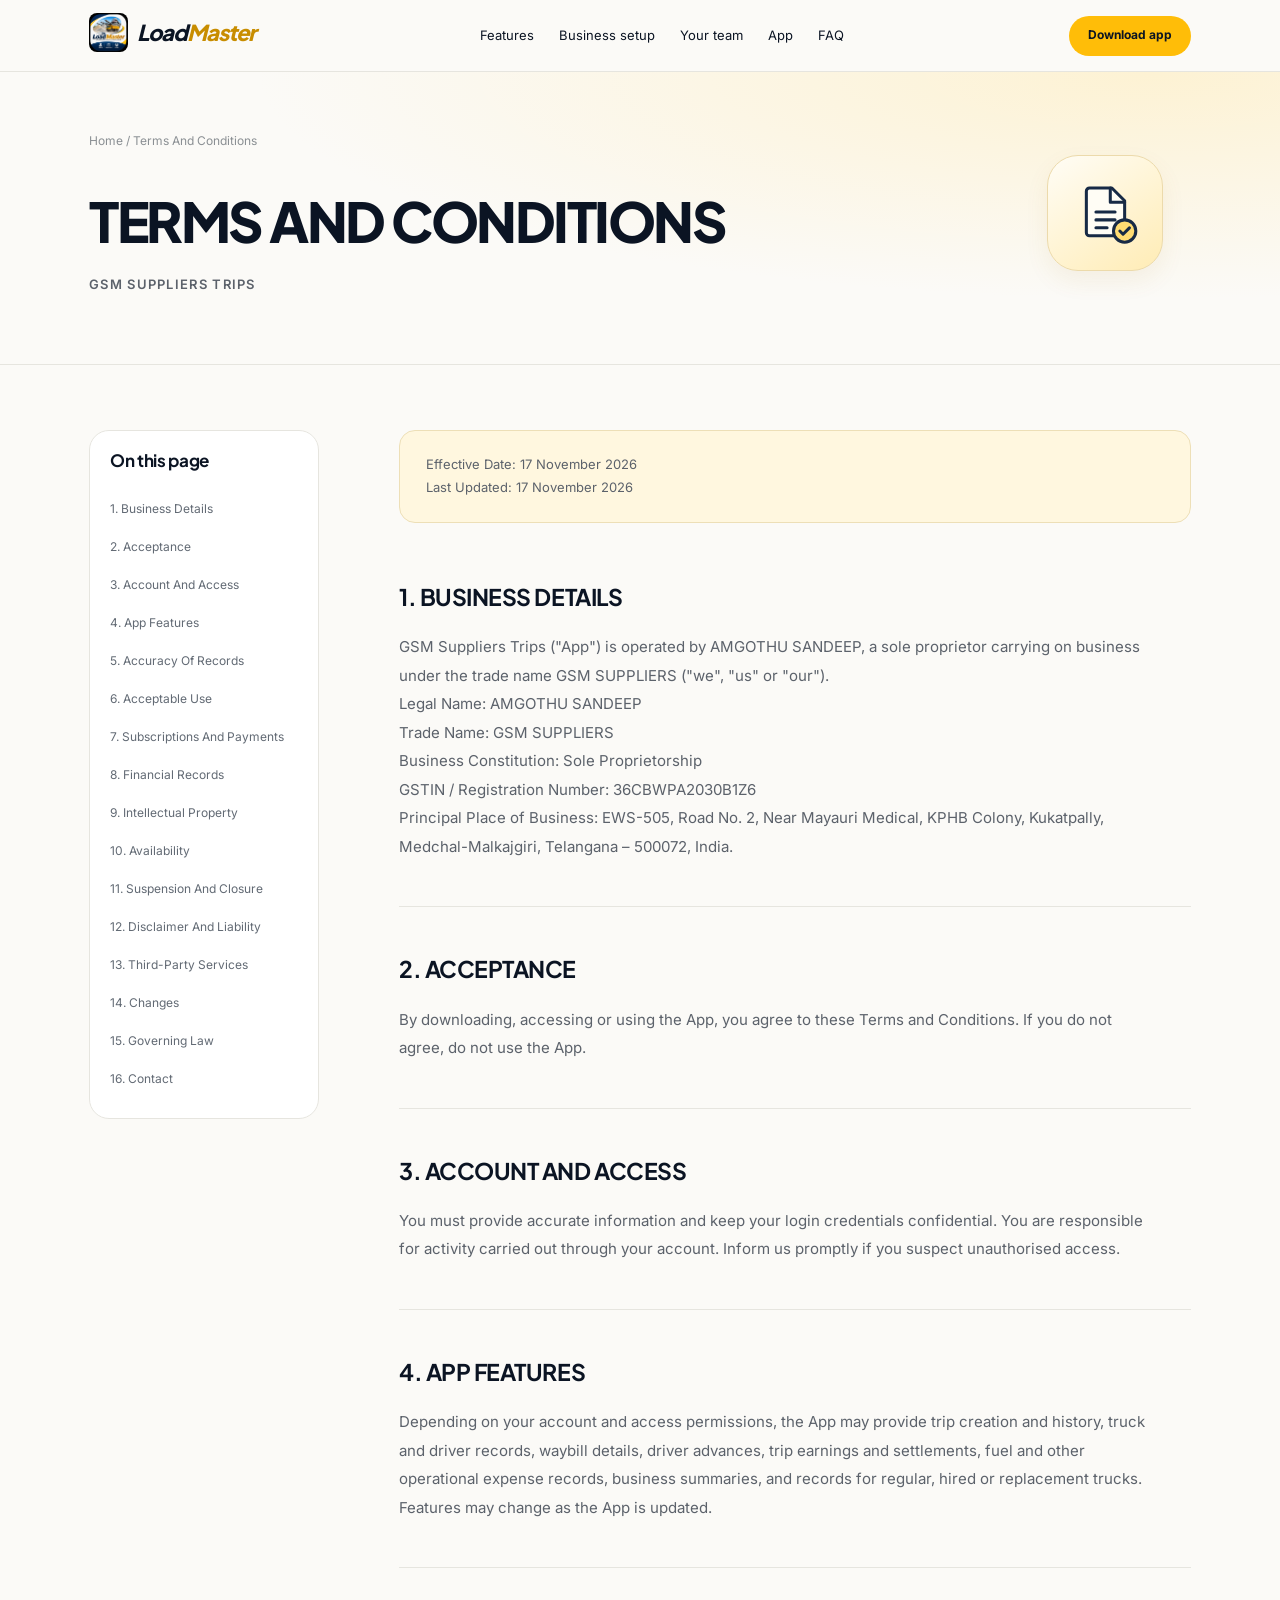
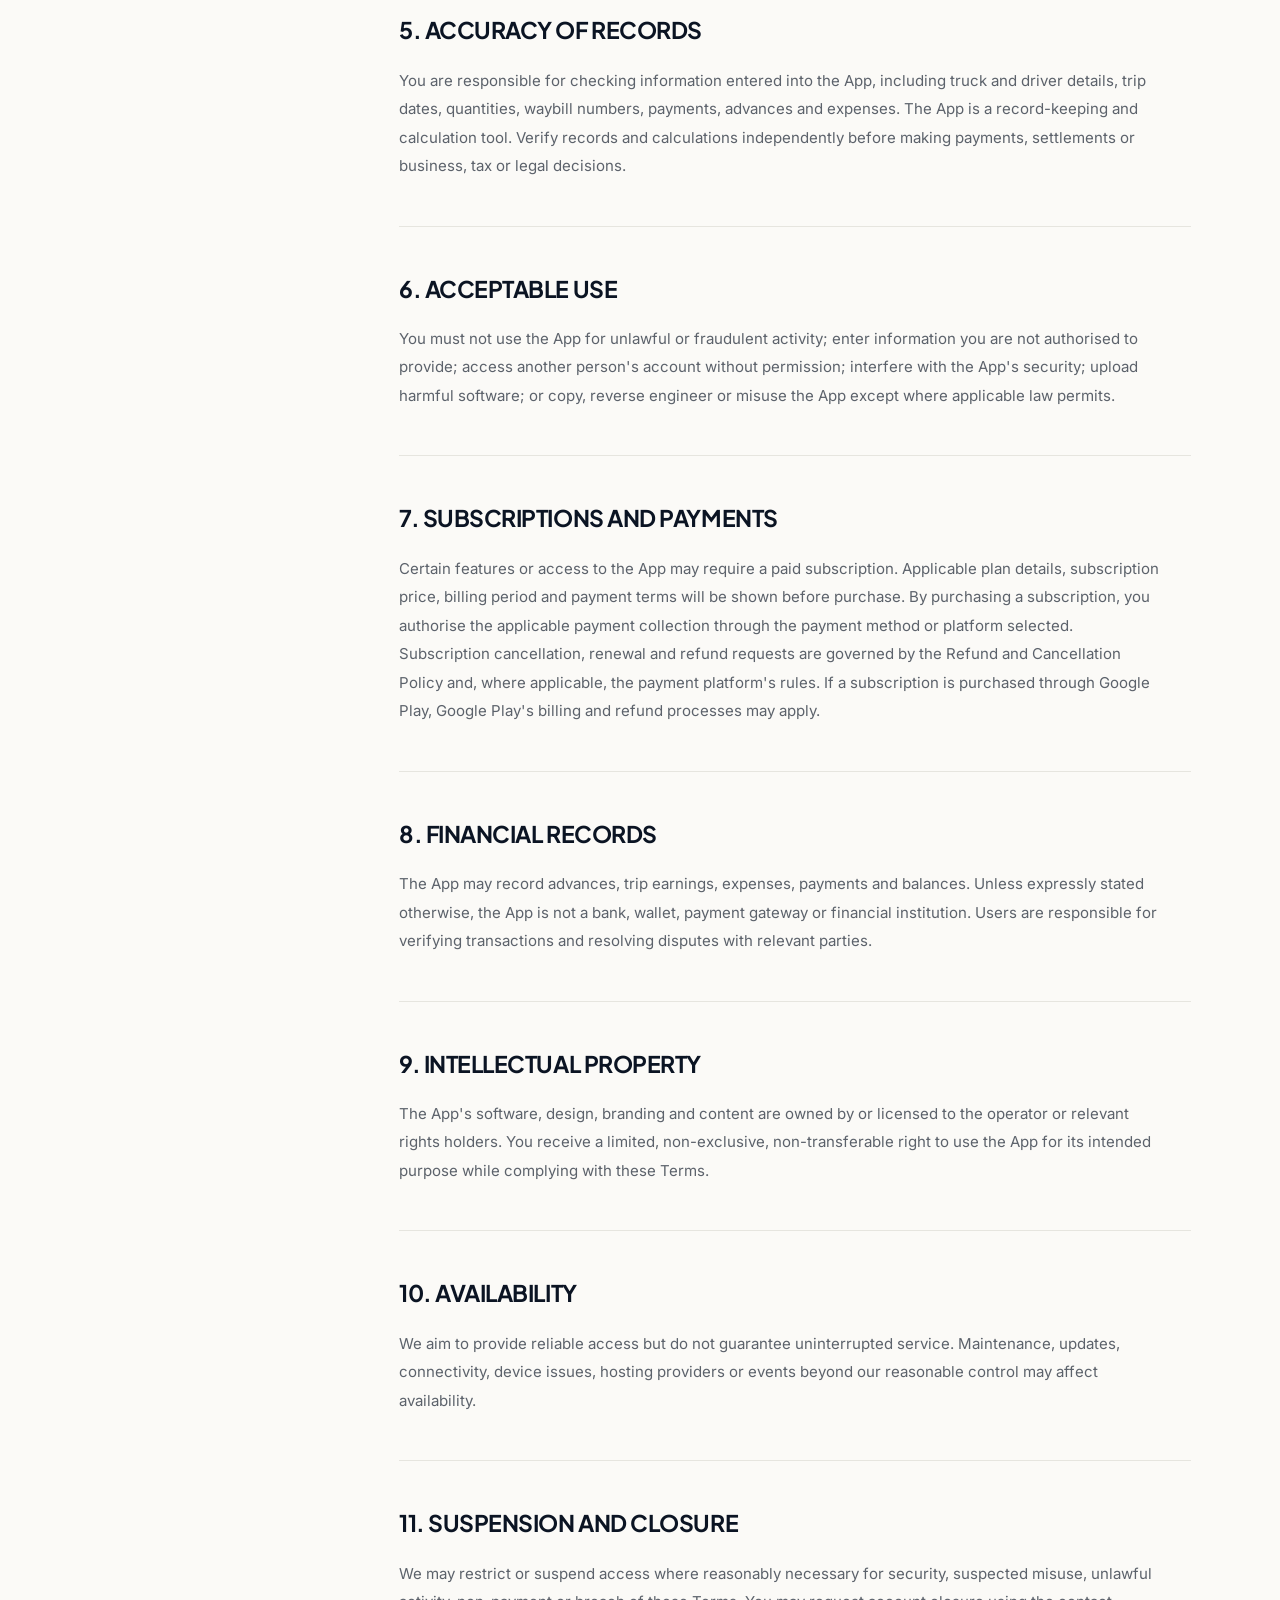
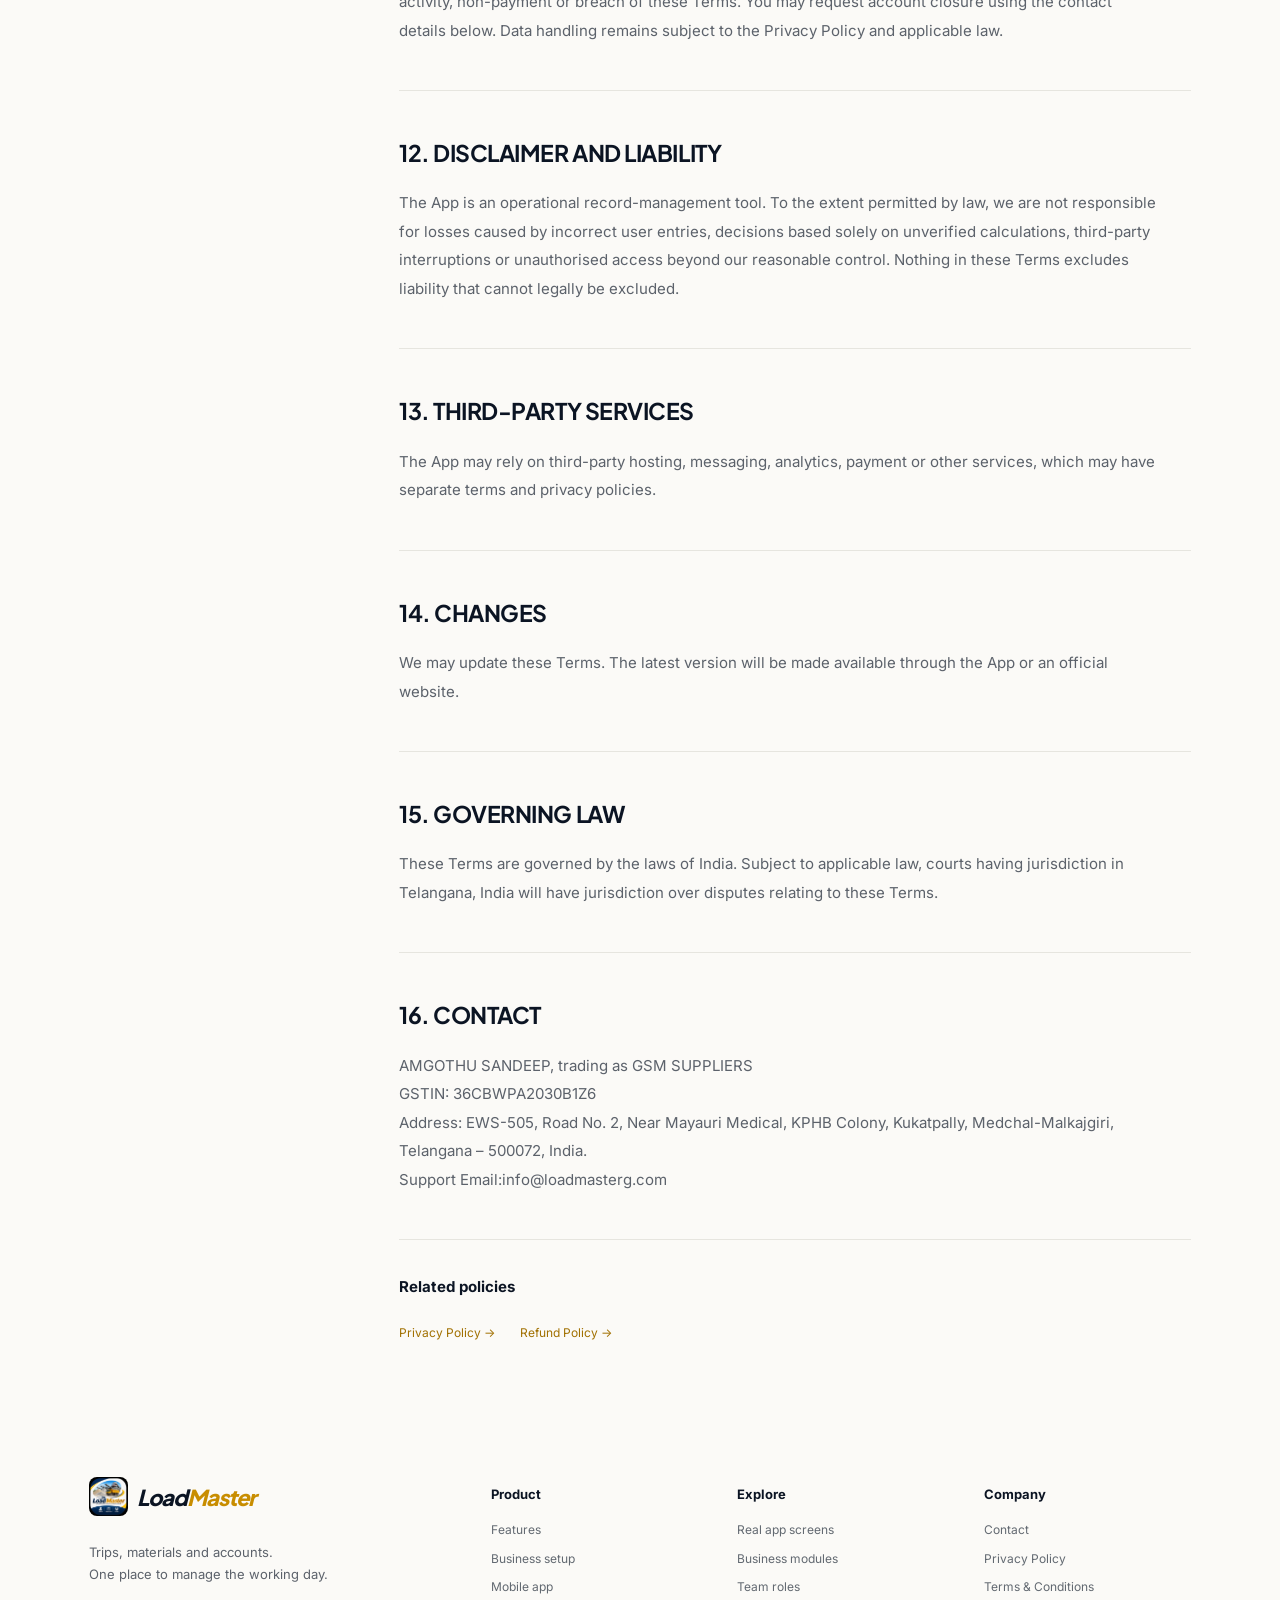
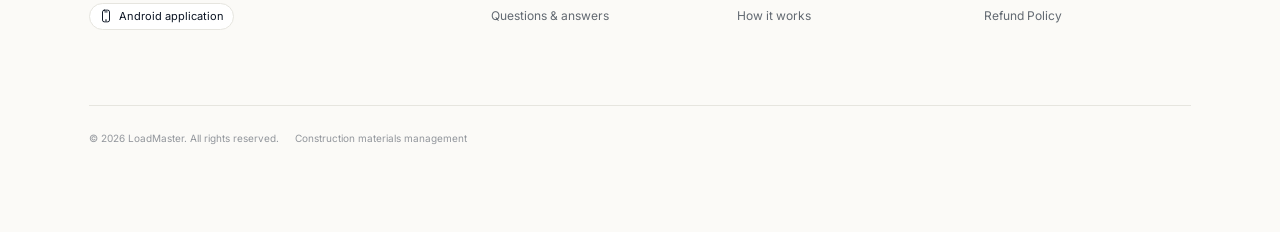
==== commit 3560fb05: "change terms" ====
--- a/terms.html
+++ b/terms.html
@@ -1,11 +1,11 @@
-<!DOCTYPE html><html lang="en"><head><meta charset="UTF-8"><meta name="viewport" content="width=device-width,initial-scale=1"><meta name="description" content="Terms And Conditions for GSM Suppliers Trips, operated by AMGOTHU SANDEEP, trading as GSM SUPPLIERS."><meta name="theme-color" content="#fbfaf7"><title>Terms And Conditions — LoadMaster</title><link rel="icon" href="assets/loadmaster-logo.webp"><link rel="stylesheet" href="assets/fonts.css"><link rel="stylesheet" href="styles.css"></head><body><a href="#main" class="skip">Skip to content</a><header class="site-header"><div class="container nav"><a class="brand-link" href="Home.html" aria-label="LoadMaster home"><span class="brand"><img src="assets/loadmaster-logo.webp" width="39" height="39" alt=""><span>Load<span>Master</span></span></span></a><nav id="navigation" aria-label="Main navigation"><a href="Home.html#features">Features</a><a href="Home.html#plans">Business setup</a><a href="Home.html#team">Your team</a><a href="Home.html#download">App</a><a href="Home.html#faq">FAQ</a><a href="Home.html#contact">Contact</a></nav><a class="button yellow" href="downloads/LoadMaster.apk" download="LoadMaster.apk">Download app<svg class="icon " viewBox="0 0 24 24" fill="none" stroke="currentColor" stroke-width="1.65" stroke-linecap="round" stroke-linejoin="round" aria-hidden="true"><path d="m6 9 6 6 6-6"/></svg></a><button class="menu-button" aria-label="Open navigation" aria-controls="navigation" aria-expanded="false"><svg class="icon " viewBox="0 0 24 24" fill="none" stroke="currentColor" stroke-width="1.65" stroke-linecap="round" stroke-linejoin="round" aria-hidden="true"><path d="M4 6h16M4 12h16M4 18h16"/></svg></button></div></header><main id="main"><section class="legal-hero"><div class="container"><div class="breadcrumbs"><a href="Home.html">Home</a> / Terms And Conditions</div><h1 data-policy-text>TERMS AND CONDITIONS</h1><p class="policy-brand" data-policy-text>GSM SUPPLIERS TRIPS</p><span class="legal-hero-icon" aria-hidden="true">
+<!DOCTYPE html><html lang="en"><head><meta charset="UTF-8"><meta name="viewport" content="width=device-width,initial-scale=1"><meta name="description" content="Terms And Conditions for GSM Suppliers Trips, operated by AMGOTHU SANDEEP, trading as GSM SUPPLIERS."><meta name="theme-color" content="#fbfaf7"><title>Terms And Conditions — LoadMaster</title><link rel="icon" href="assets/loadmaster-logo.webp"><link rel="stylesheet" href="assets/fonts.css"><link rel="stylesheet" href="styles.css"></head><body><a href="#main" class="skip">Skip to content</a><header class="site-header"><div class="container nav"><a class="brand-link" href="Home.html" aria-label="LoadMaster home"><span class="brand"><img src="assets/loadmaster-logo.webp" width="39" height="39" alt=""><span>Load<span>Master</span></span></span></a><nav id="navigation" aria-label="Main navigation"><a href="Home.html#features">Features</a><a href="Home.html#plans">Business setup</a><a href="Home.html#team">Your team</a><a href="Home.html#download">App</a><a href="Home.html#faq">FAQ</a></nav><a class="button yellow" href="downloads/LoadMaster.apk" download="LoadMaster.apk">Download app<svg class="icon " viewBox="0 0 24 24" fill="none" stroke="currentColor" stroke-width="1.65" stroke-linecap="round" stroke-linejoin="round" aria-hidden="true"><path d="m6 9 6 6 6-6"/></svg></a><button class="menu-button" aria-label="Open navigation" aria-controls="navigation" aria-expanded="false"><svg class="icon " viewBox="0 0 24 24" fill="none" stroke="currentColor" stroke-width="1.65" stroke-linecap="round" stroke-linejoin="round" aria-hidden="true"><path d="M4 6h16M4 12h16M4 18h16"/></svg></button></div></header><main id="main"><section class="legal-hero"><div class="container"><div class="breadcrumbs"><a href="Home.html">Home</a> / Terms And Conditions</div><h1 data-policy-text>TERMS AND CONDITIONS</h1><p class="policy-brand" data-policy-text>GSM SUPPLIERS TRIPS</p><span class="legal-hero-icon" aria-hidden="true">
     <svg class="icon" viewBox="0 0 42 42" fill="none" stroke="currentColor" stroke-width="1.9" stroke-linecap="round" stroke-linejoin="round">
       <path d="M11 5h14l8 8v22H11a2 2 0 0 1-2-2V7a2 2 0 0 1 2-2Z" fill="#fffdf5"/>
       <path d="M24 5v9h9M15 20h12M15 25h12M15 30h7"/>
       <circle cx="33" cy="32" r="7" fill="#ffdc73"/>
       <path d="m30 32 2 2 4-4"/>
     </svg>
-  </span></div></section><div class="container legal-layout"><aside class="legal-nav" aria-label="Policy contents"><h2>On this page</h2><a href="#legal-0">1. Business Details</a><a href="#legal-1">2. Acceptance</a><a href="#legal-2">3. Account And Access</a><a href="#legal-3">4. App Features</a><a href="#legal-4">5. Accuracy Of Records</a><a href="#legal-5">6. Acceptable Use</a><a href="#legal-6">7. Subscriptions And Payments</a><a href="#legal-7">8. Financial Records</a><a href="#legal-8">9. Intellectual Property</a><a href="#legal-9">10. Availability</a><a href="#legal-10">11. Suspension And Closure</a><a href="#legal-11">12. Disclaimer And Liability</a><a href="#legal-12">13. Third-Party Services</a><a href="#legal-13">14. Changes</a><a href="#legal-14">15. Governing Law</a><a href="#legal-15">16. Contact</a></aside><article class="legal-content"><div class="policy-dates"><p data-policy-text>Effective Date: [Insert publication date]</p><p data-policy-text>Last Updated: [Insert update date]</p></div><section id="legal-0"><h2 data-policy-text>1. BUSINESS DETAILS</h2><p data-policy-text>GSM Suppliers Trips (&quot;App&quot;) is operated by AMGOTHU SANDEEP, a sole proprietor carrying on business under the trade name GSM SUPPLIERS (&quot;we&quot;, &quot;us&quot; or &quot;our&quot;).<br>
+  </span></div></section><div class="container legal-layout"><aside class="legal-nav" aria-label="Policy contents"><div class="legal-nav-scroll"><h2>On this page</h2><a href="#legal-0">1. Business Details</a><a href="#legal-1">2. Acceptance</a><a href="#legal-2">3. Account And Access</a><a href="#legal-3">4. App Features</a><a href="#legal-4">5. Accuracy Of Records</a><a href="#legal-5">6. Acceptable Use</a><a href="#legal-6">7. Subscriptions And Payments</a><a href="#legal-7">8. Financial Records</a><a href="#legal-8">9. Intellectual Property</a><a href="#legal-9">10. Availability</a><a href="#legal-10">11. Suspension And Closure</a><a href="#legal-11">12. Disclaimer And Liability</a><a href="#legal-12">13. Third-Party Services</a><a href="#legal-13">14. Changes</a><a href="#legal-14">15. Governing Law</a><a href="#legal-15">16. Contact</a></div></aside><article class="legal-content"><div class="policy-dates"><p data-policy-text>Effective Date: <time datetime="2026-11-17">17 November 2026</time></p><p data-policy-text>Last Updated: <time datetime="2026-11-17">17 November 2026</time></p></div><section id="legal-0"><h2 data-policy-text>1. BUSINESS DETAILS</h2><p data-policy-text>GSM Suppliers Trips (&quot;App&quot;) is operated by AMGOTHU SANDEEP, a sole proprietor carrying on business under the trade name GSM SUPPLIERS (&quot;we&quot;, &quot;us&quot; or &quot;our&quot;).<br>
 Legal Name: AMGOTHU SANDEEP<br>
 Trade Name: GSM SUPPLIERS<br>
 Business Constitution: Sole Proprietorship<br>
--- a/styles.css
+++ b/styles.css
@@ -4495,8 +4495,36 @@
 
 .legal-nav {
     max-height: calc(100vh - 125px);
+    padding: 20px 12px 20px 20px
+}
+
+.legal-nav-scroll {
+    max-height: calc(100vh - 167px);
+    padding-right: 12px;
     overflow-y: auto;
-    overscroll-behavior: contain
+    overscroll-behavior: contain;
+    scrollbar-width: thin;
+    scrollbar-color: #d6bd7d #fbfaf7;
+    scrollbar-gutter: stable
+}
+
+.legal-nav-scroll::-webkit-scrollbar {
+    width: 6px
+}
+
+.legal-nav-scroll::-webkit-scrollbar-track {
+    background: var(--paper);
+    border-radius: 999px;
+    margin-block: 4px
+}
+
+.legal-nav-scroll::-webkit-scrollbar-thumb {
+    background: #d6bd7d;
+    border-radius: 999px
+}
+
+.legal-nav-scroll::-webkit-scrollbar-thumb:hover {
+    background: var(--gold)
 }
 
 .legal-nav a {
@@ -4515,6 +4543,13 @@
     }
 
     .legal-nav {
+        max-height: none;
+        padding: 19px;
+        overflow: visible
+    }
+
+    .legal-nav-scroll {
+        display: contents;
         max-height: none;
         overflow: visible
     }
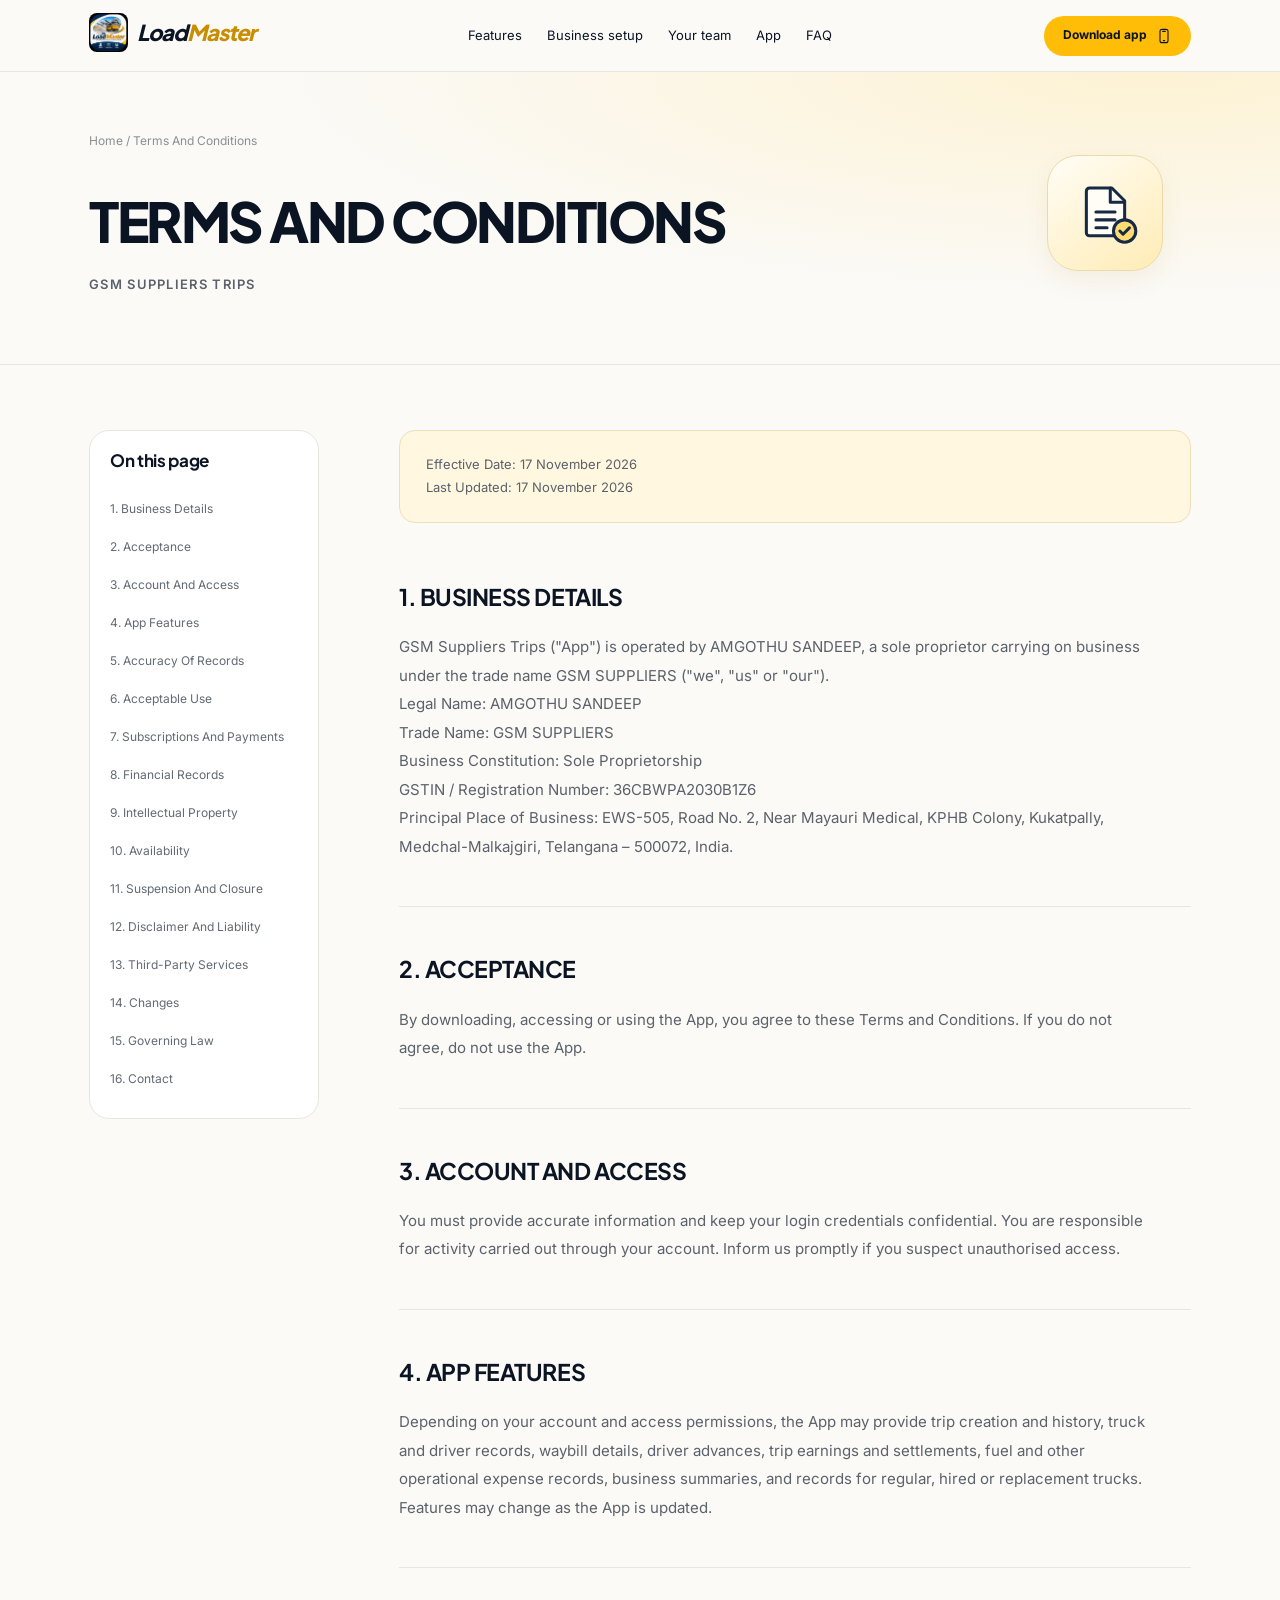
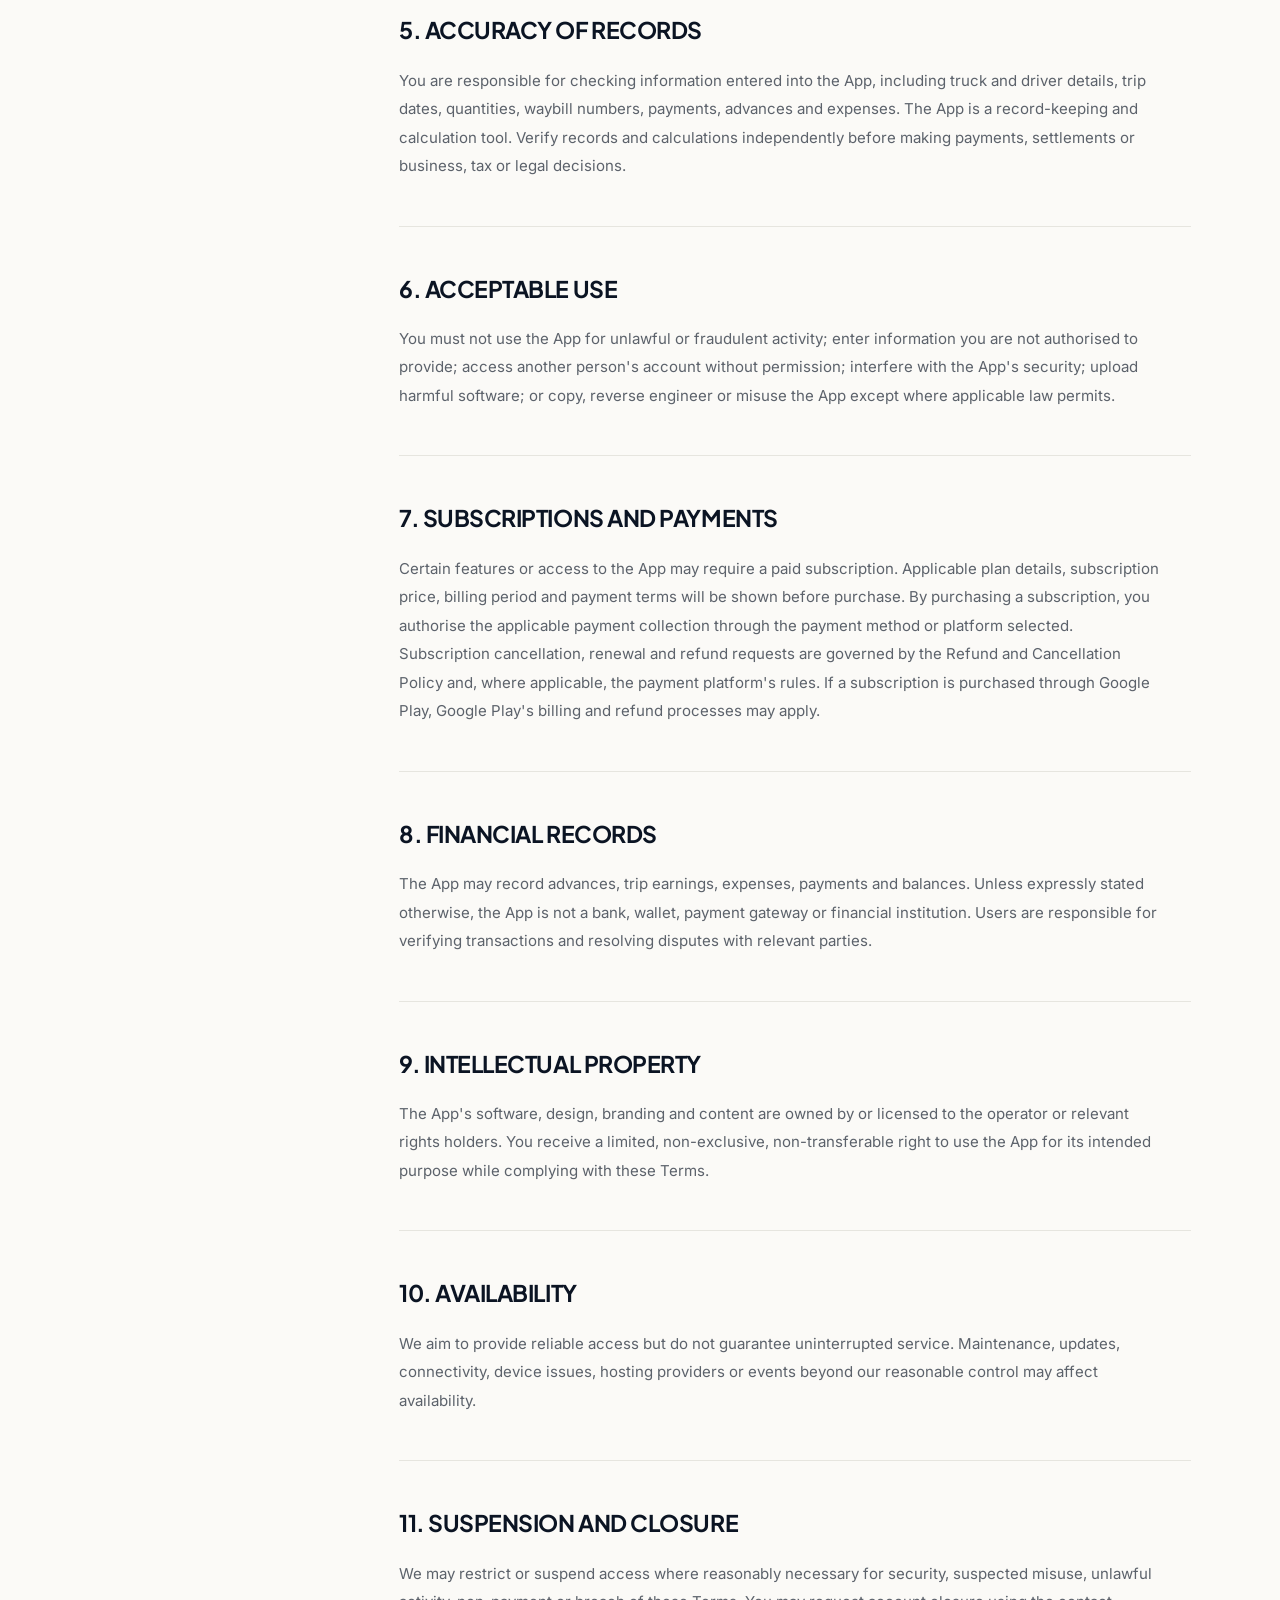
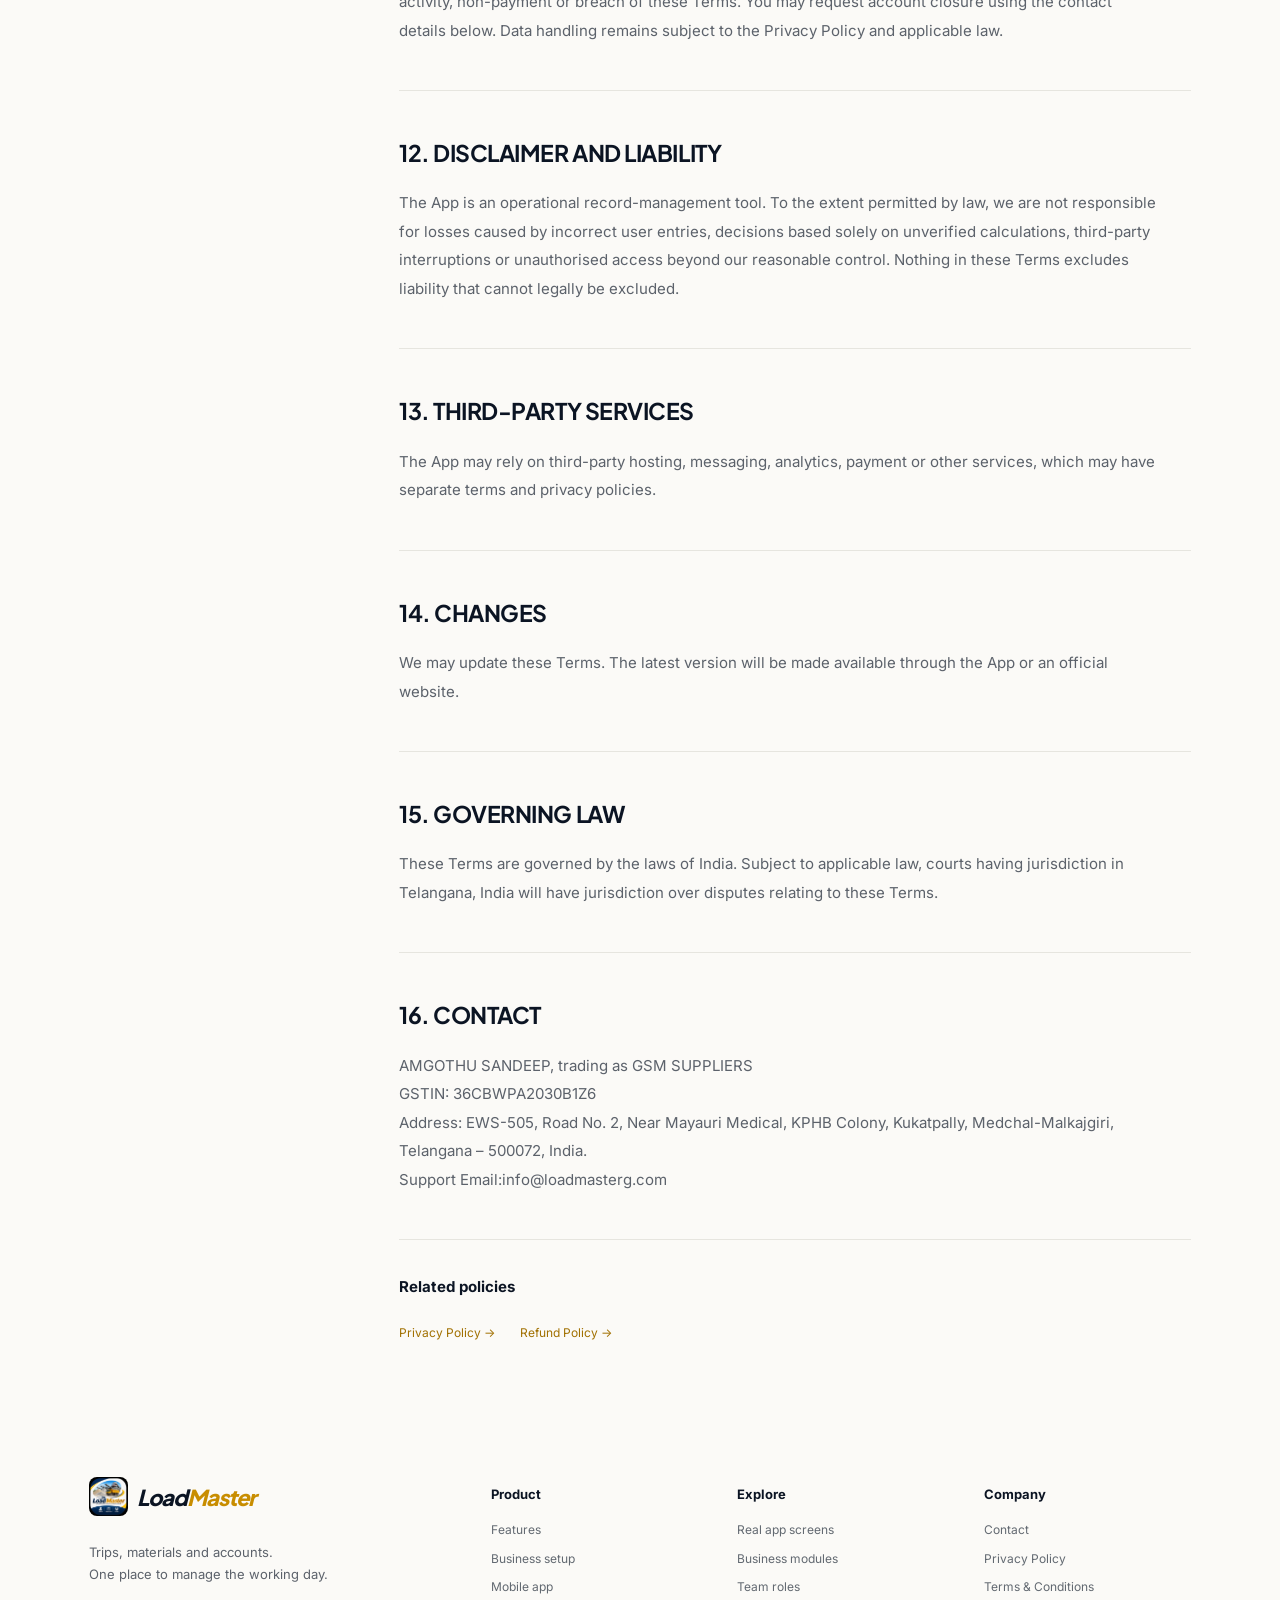
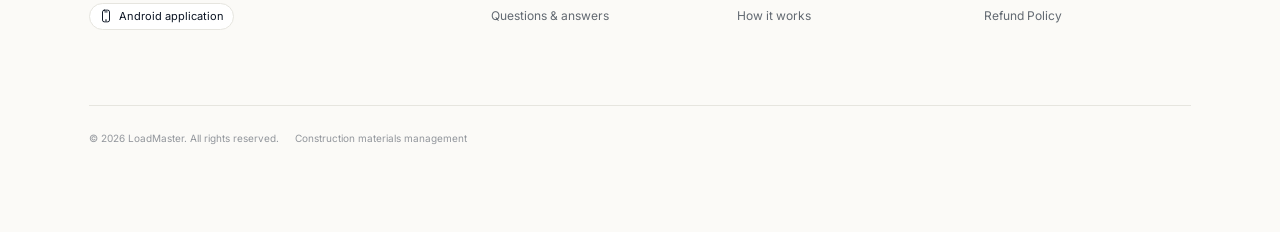
==== commit 8b111feb: "change something" ====
--- a/terms.html
+++ b/terms.html
@@ -1,4 +1,4 @@
-<!DOCTYPE html><html lang="en"><head><meta charset="UTF-8"><meta name="viewport" content="width=device-width,initial-scale=1"><meta name="description" content="Terms And Conditions for GSM Suppliers Trips, operated by AMGOTHU SANDEEP, trading as GSM SUPPLIERS."><meta name="theme-color" content="#fbfaf7"><title>Terms And Conditions — LoadMaster</title><link rel="icon" href="assets/loadmaster-logo.webp"><link rel="stylesheet" href="assets/fonts.css"><link rel="stylesheet" href="styles.css"></head><body><a href="#main" class="skip">Skip to content</a><header class="site-header"><div class="container nav"><a class="brand-link" href="Home.html" aria-label="LoadMaster home"><span class="brand"><img src="assets/loadmaster-logo.webp" width="39" height="39" alt=""><span>Load<span>Master</span></span></span></a><nav id="navigation" aria-label="Main navigation"><a href="Home.html#features">Features</a><a href="Home.html#plans">Business setup</a><a href="Home.html#team">Your team</a><a href="Home.html#download">App</a><a href="Home.html#faq">FAQ</a></nav><a class="button yellow" href="downloads/LoadMaster.apk" download="LoadMaster.apk">Download app<svg class="icon " viewBox="0 0 24 24" fill="none" stroke="currentColor" stroke-width="1.65" stroke-linecap="round" stroke-linejoin="round" aria-hidden="true"><path d="m6 9 6 6 6-6"/></svg></a><button class="menu-button" aria-label="Open navigation" aria-controls="navigation" aria-expanded="false"><svg class="icon " viewBox="0 0 24 24" fill="none" stroke="currentColor" stroke-width="1.65" stroke-linecap="round" stroke-linejoin="round" aria-hidden="true"><path d="M4 6h16M4 12h16M4 18h16"/></svg></button></div></header><main id="main"><section class="legal-hero"><div class="container"><div class="breadcrumbs"><a href="Home.html">Home</a> / Terms And Conditions</div><h1 data-policy-text>TERMS AND CONDITIONS</h1><p class="policy-brand" data-policy-text>GSM SUPPLIERS TRIPS</p><span class="legal-hero-icon" aria-hidden="true">
+<!DOCTYPE html><html lang="en"><head><meta charset="UTF-8"><meta name="viewport" content="width=device-width,initial-scale=1"><meta name="description" content="Terms And Conditions for GSM Suppliers Trips, operated by AMGOTHU SANDEEP, trading as GSM SUPPLIERS."><meta name="theme-color" content="#fbfaf7"><title>Terms And Conditions — LoadMaster</title><link rel="icon" href="assets/loadmaster-logo.webp"><link rel="stylesheet" href="assets/fonts.css"><link rel="stylesheet" href="styles.css"></head><body><a href="#main" class="skip">Skip to content</a><header class="site-header"><div class="container nav"><a class="brand-link" href="Home.html" aria-label="LoadMaster home"><span class="brand"><img src="assets/loadmaster-logo.webp" width="39" height="39" alt=""><span>Load<span>Master</span></span></span></a><nav id="navigation" aria-label="Main navigation"><a href="Home.html#features">Features</a><a href="Home.html#plans">Business setup</a><a href="Home.html#team">Your team</a><a href="Home.html#download">App</a><a href="Home.html#faq">FAQ</a></nav><a class="button yellow" href="downloads/LoadMaster.apk" download="LoadMaster.apk">Download app<svg class="icon " viewBox="0 0 24 24" fill="none" stroke="currentColor" stroke-width="1.65" stroke-linecap="round" stroke-linejoin="round" aria-hidden="true"><rect x="6" y="2" width="12" height="20" rx="3"/><path d="M10 5h4M11 19h2"/></svg></a><button class="menu-button" aria-label="Open navigation" aria-controls="navigation" aria-expanded="false"><svg class="icon " viewBox="0 0 24 24" fill="none" stroke="currentColor" stroke-width="1.65" stroke-linecap="round" stroke-linejoin="round" aria-hidden="true"><path d="M4 6h16M4 12h16M4 18h16"/></svg></button></div></header><main id="main"><section class="legal-hero"><div class="container"><div class="breadcrumbs"><a href="Home.html">Home</a> / Terms And Conditions</div><h1 data-policy-text>TERMS AND CONDITIONS</h1><p class="policy-brand" data-policy-text>GSM SUPPLIERS TRIPS</p><span class="legal-hero-icon" aria-hidden="true">
     <svg class="icon" viewBox="0 0 42 42" fill="none" stroke="currentColor" stroke-width="1.9" stroke-linecap="round" stroke-linejoin="round">
       <path d="M11 5h14l8 8v22H11a2 2 0 0 1-2-2V7a2 2 0 0 1 2-2Z" fill="#fffdf5"/>
       <path d="M24 5v9h9M15 20h12M15 25h12M15 30h7"/>
--- a/styles.css
+++ b/styles.css
@@ -388,7 +388,10 @@
 }
 
 .nav .button .icon {
-    display: none
+    display: block;
+    flex-shrink: 0;
+    width: 16px;
+    height: 16px
 }
 
 .menu-button {
@@ -4264,12 +4267,9 @@
     margin-bottom: 35px
 }
 
-.gallery-copy .download-actions {
+.gallery-copy .hero-actions {
+    justify-content: flex-start;
     flex-wrap: wrap
-}
-
-.gallery-copy .button {
-    font-size: 12px
 }
 
 .story-art {
